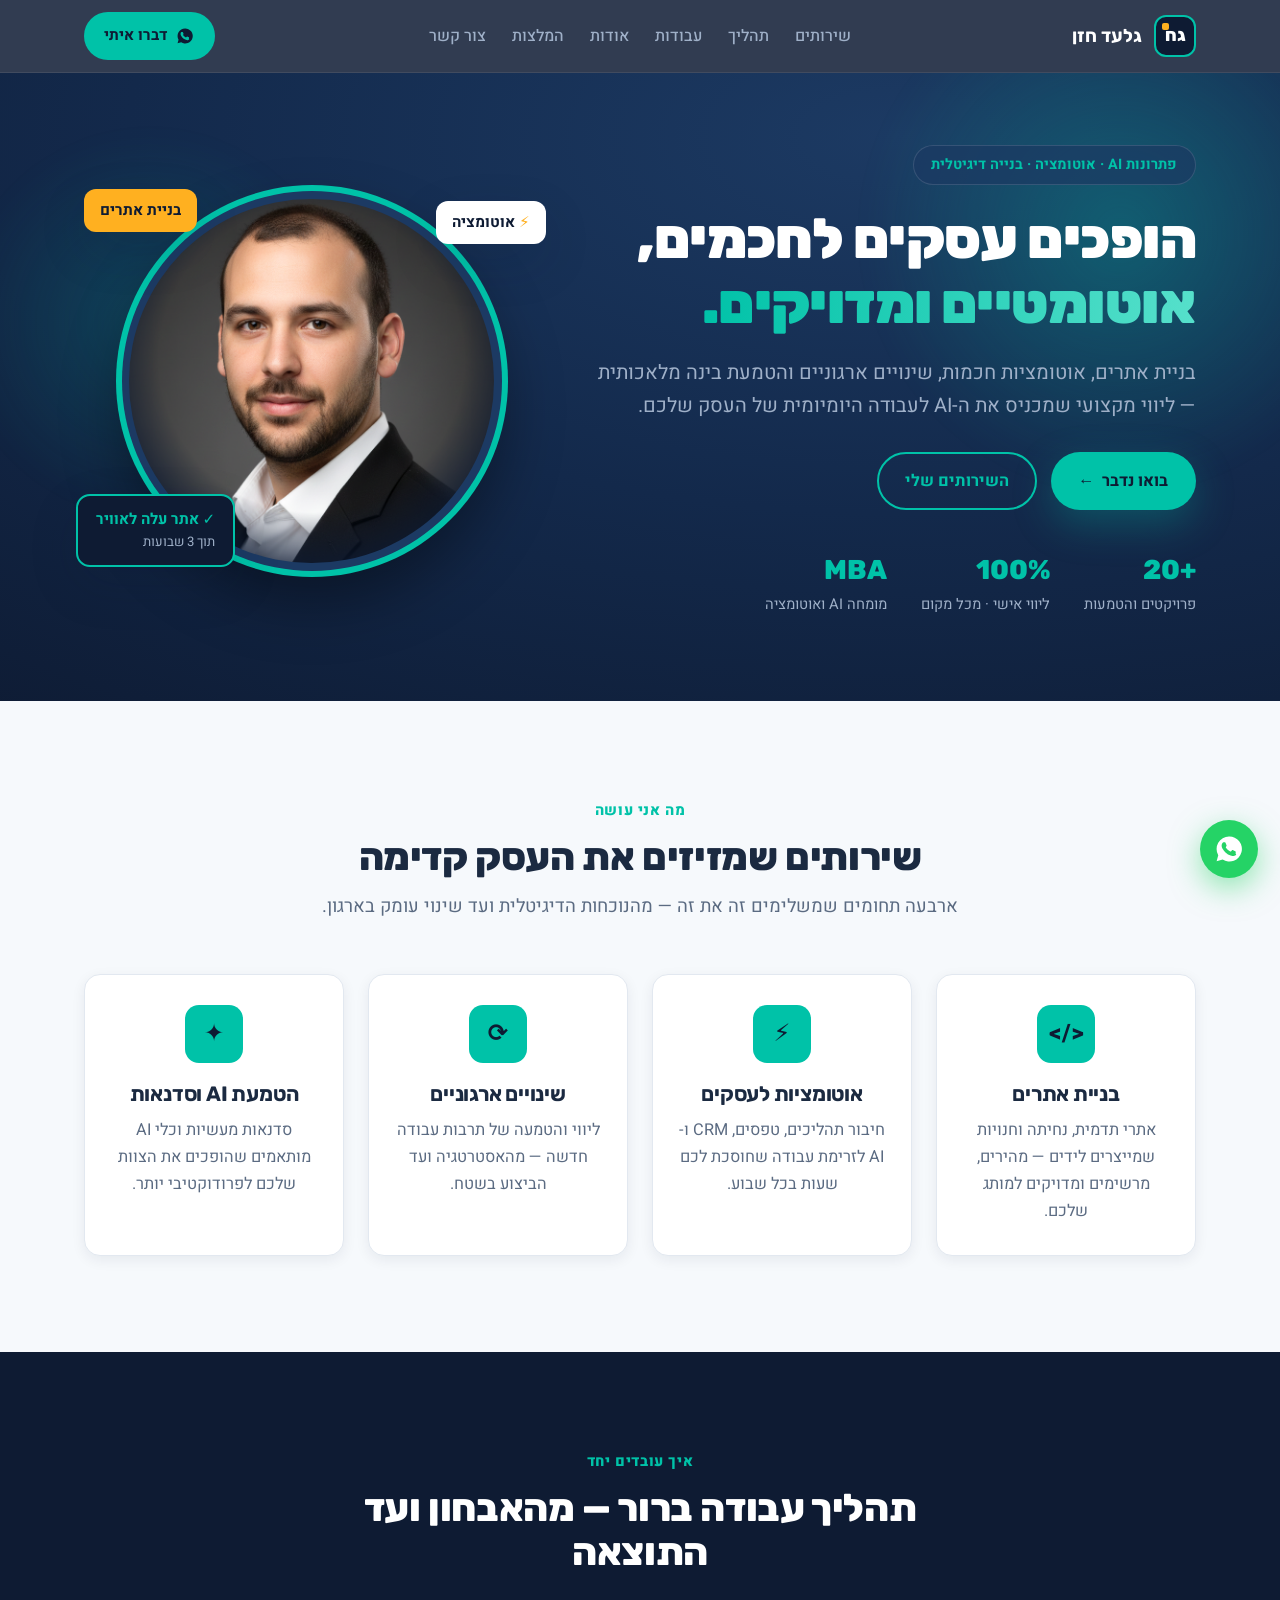
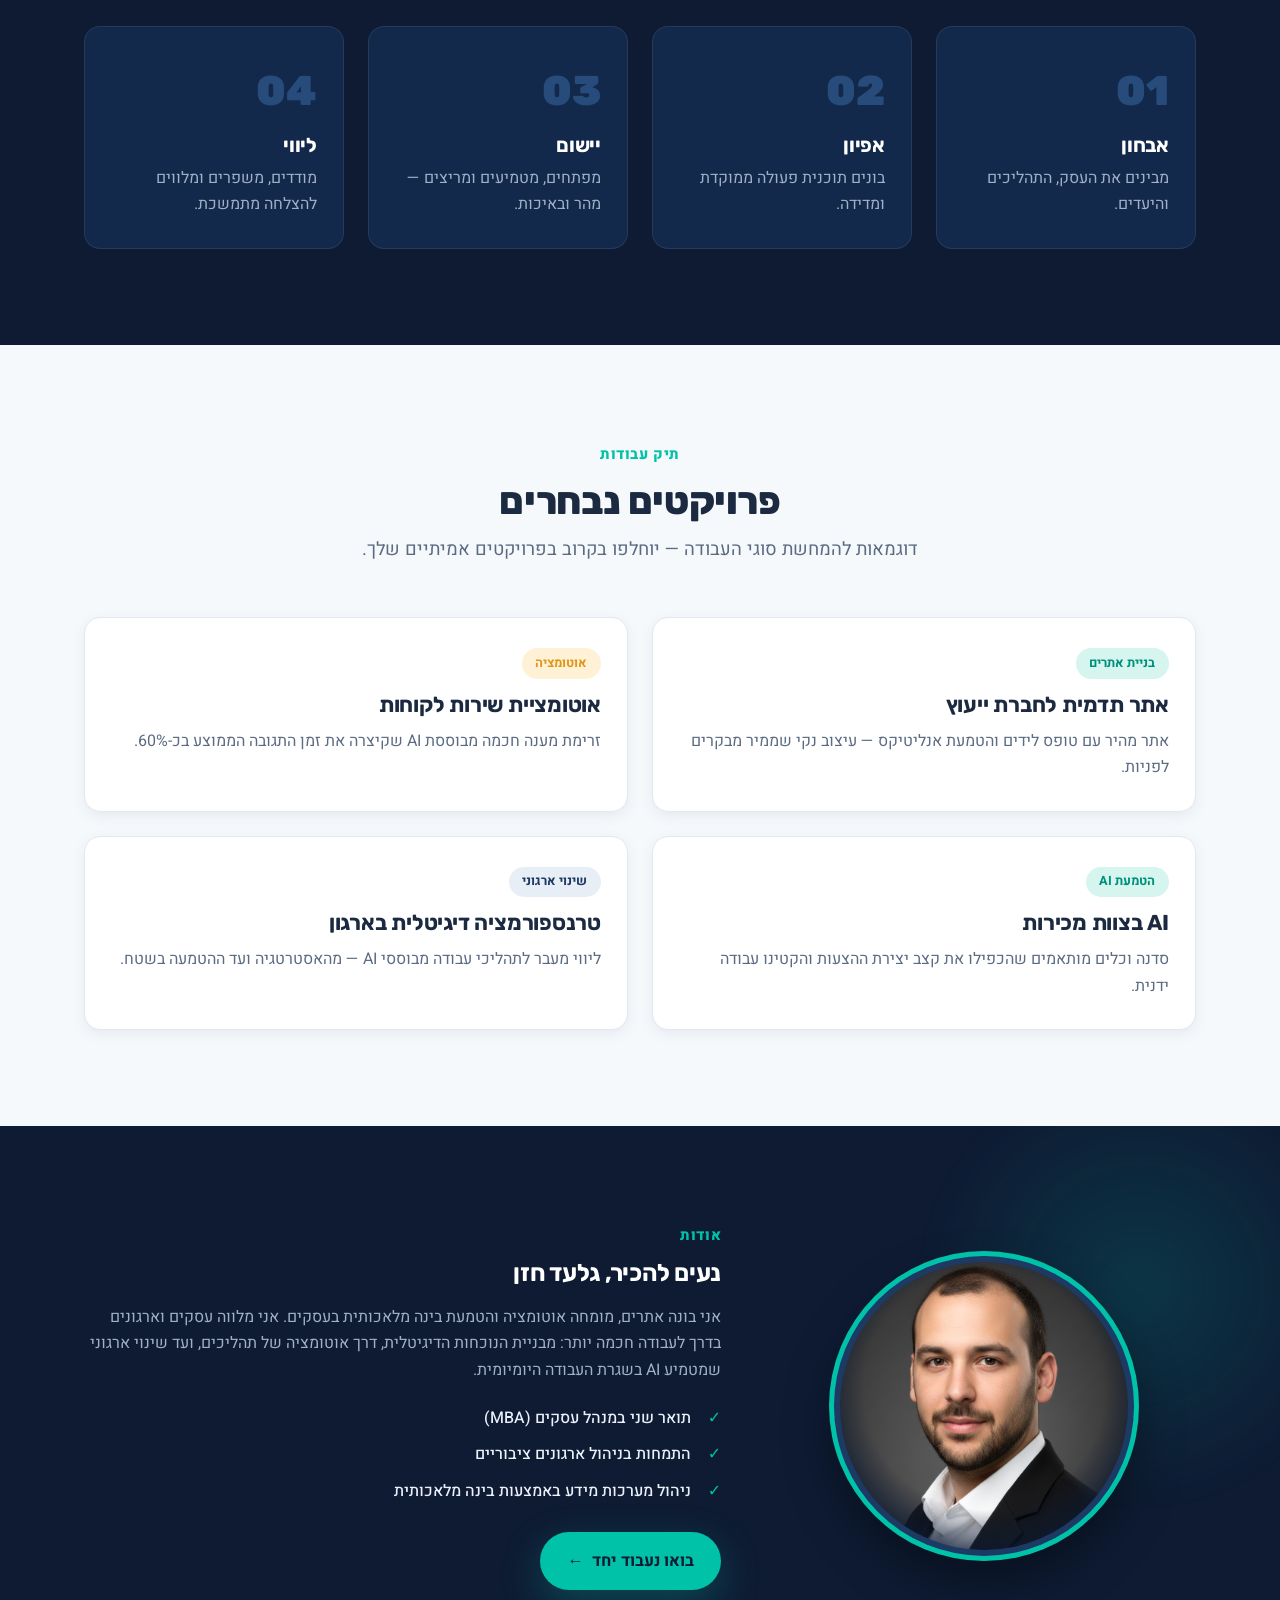
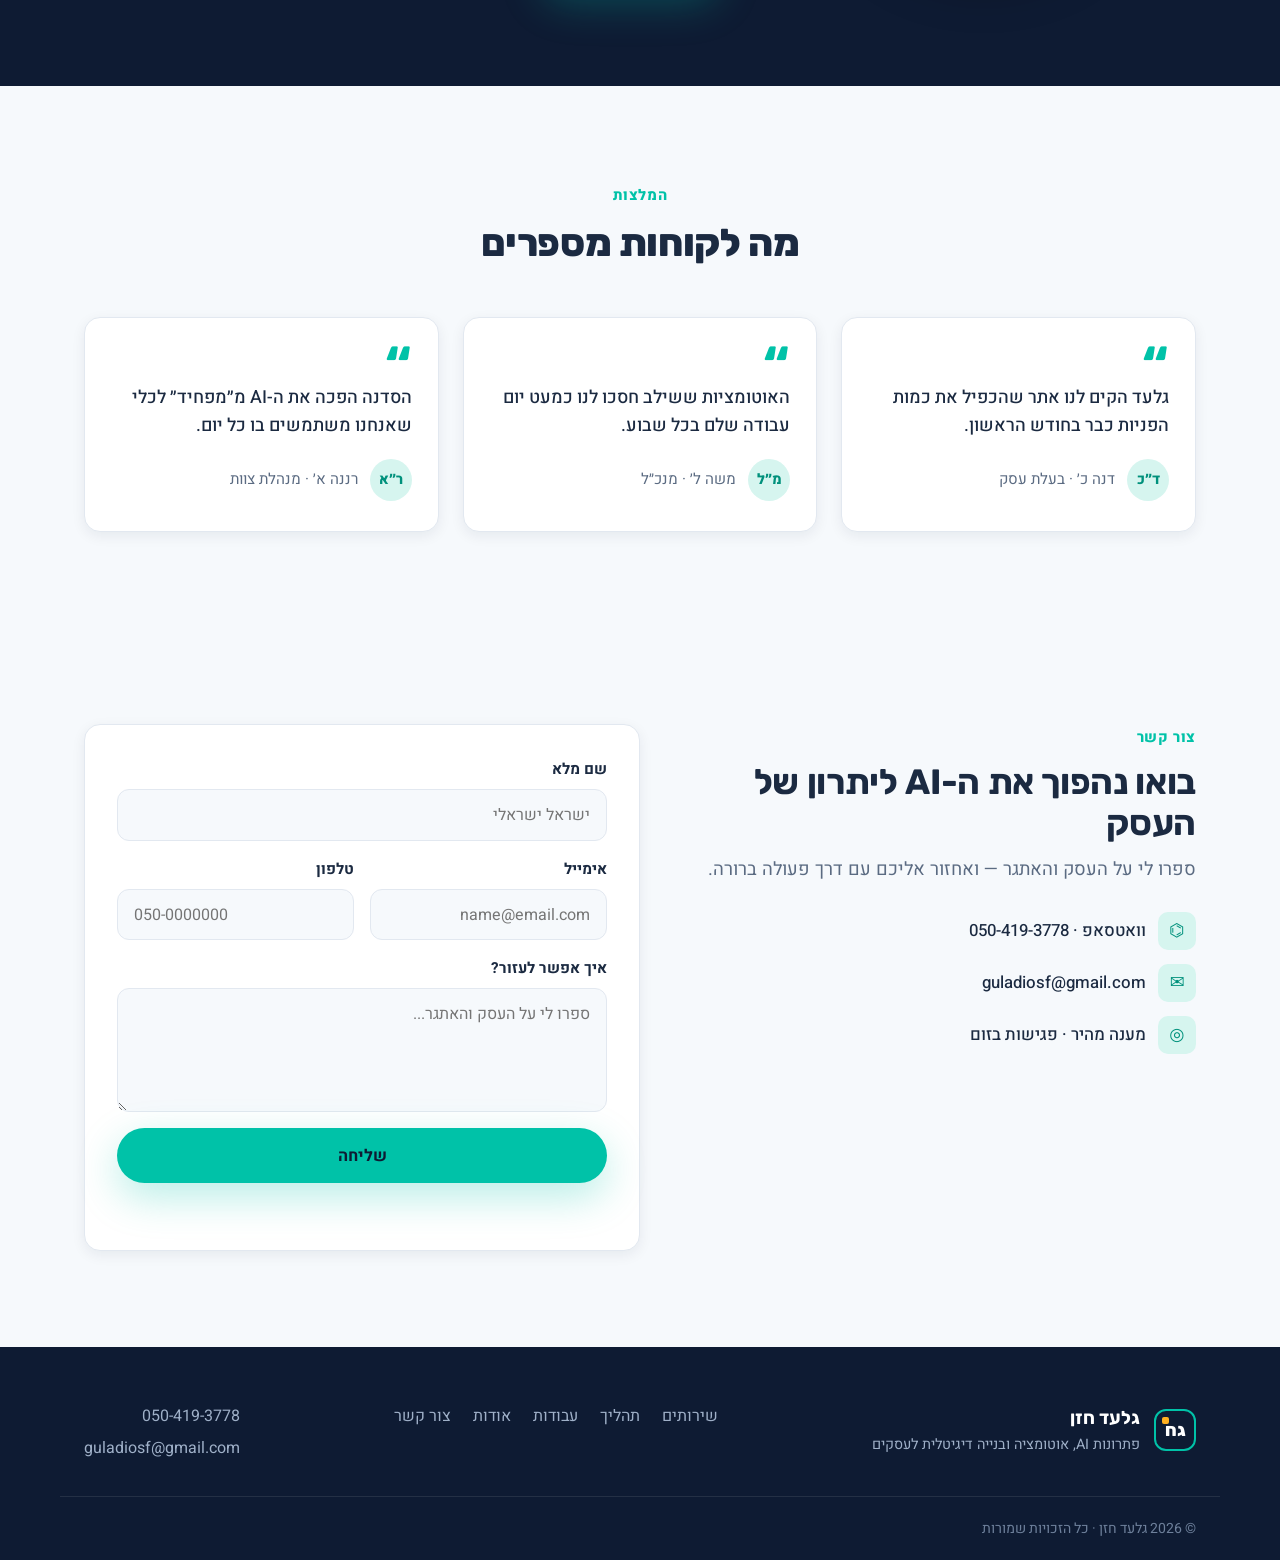
==== index.html @ 27d6cc03 "Add files via upload" ====
<!DOCTYPE html>
<html lang="he" dir="rtl">
<head>
  <meta charset="UTF-8" />
  <meta name="viewport" content="width=device-width, initial-scale=1.0" />
  <title>גלעד חזן · פתרונות AI, אוטומציה ובנייה דיגיטלית לעסקים</title>
  <meta name="description" content="גלעד חזן — בניית אתרים, אוטומציות לעסקים, שינויים ארגוניים והטמעת בינה מלאכותית. ליווי מקצועי שמכניס את ה-AI לעבודה היומיומית של העסק שלכם. ליווי אישי, מכל מקום." />
  <meta name="theme-color" content="#0E1B33" />

  <!-- Open Graph / social -->
  <meta property="og:type" content="website" />
  <meta property="og:title" content="גלעד חזן · פתרונות AI ואוטומציה לעסקים" />
  <meta property="og:description" content="בניית אתרים, אוטומציות, שינויים ארגוניים והטמעת בינה מלאכותית לעסקים." />
  <meta property="og:image" content="assets/og-image.png" />
  <meta property="og:locale" content="he_IL" />
  <meta name="twitter:card" content="summary_large_image" />

  <link rel="icon" type="image/png" sizes="32x32" href="assets/favicon-32.png" />
  <link rel="apple-touch-icon" sizes="180x180" href="assets/favicon-180.png" />

  <link rel="preconnect" href="https://fonts.googleapis.com" />
  <link rel="preconnect" href="https://fonts.gstatic.com" crossorigin />
  <link rel="stylesheet" href="https://fonts.googleapis.com/css2?family=Heebo:wght@300;400;500;700;800;900&family=Rubik:wght@500;700;800;900&display=swap" media="print" onload="this.media='all'" />
  <noscript><link rel="stylesheet" href="https://fonts.googleapis.com/css2?family=Heebo:wght@300;400;500;700;800;900&family=Rubik:wght@500;700;800;900&display=swap" /></noscript>
  <link rel="stylesheet" href="styles.css" />
</head>
<body>

  <!-- ===================== HEADER ===================== -->
  <header class="site-header" id="top">
    <div class="container header-inner">
      <a href="#hero" class="brand" aria-label="גלעד חזן — דף הבית">
        <span class="brand-mark" aria-hidden="true">גח<span class="brand-dot"></span></span>
        <span class="brand-name">גלעד חזן</span>
      </a>

      <nav class="nav" id="nav" aria-label="ניווט ראשי">
        <a href="#services">שירותים</a>
        <a href="#process">תהליך</a>
        <a href="#work">עבודות</a>
        <a href="#about">אודות</a>
        <a href="#testimonials">המלצות</a>
        <a href="#contact">צור קשר</a>
      </nav>

      <a class="btn btn-wa header-cta" href="https://wa.me/972504193778" target="_blank" rel="noopener">
        <svg viewBox="0 0 24 24" class="ic" aria-hidden="true"><path fill="currentColor" d="M12 2a10 10 0 0 0-8.6 15l-1.3 4.7 4.8-1.3A10 10 0 1 0 12 2Zm5.8 14.1c-.2.7-1.4 1.3-2 1.4-.5.1-1.1.1-1.8-.1-.4-.1-1-.3-1.7-.6-3-1.3-4.9-4.3-5-4.5-.2-.2-1.2-1.6-1.2-3 0-1.5.8-2.2 1-2.5.3-.3.6-.3.8-.3h.6c.2 0 .4 0 .7.5l.8 2c.1.2.1.4 0 .5l-.4.6c-.2.2-.3.4-.1.7.2.3.8 1.3 1.7 2 .9.7 1.6 1 1.9 1.1.2.1.4.1.6-.1l.7-.9c.2-.3.4-.2.6-.1l1.9.9c.3.1.5.2.5.4 0 .2 0 .8-.2 1.5Z"/></svg>
        דברו איתי
      </a>

      <button class="hamburger" id="hamburger" aria-label="פתיחת תפריט" aria-expanded="false">
        <span></span><span></span><span></span>
      </button>
    </div>
  </header>

  <!-- ===================== HERO ===================== -->
  <section class="hero" id="hero">
    <div class="hero-glow hero-glow-1" aria-hidden="true"></div>
    <div class="hero-glow hero-glow-2" aria-hidden="true"></div>
    <div class="container hero-inner">
      <div class="hero-text reveal">
        <span class="eyebrow">פתרונות AI · אוטומציה · בנייה דיגיטלית</span>
        <h1>הופכים עסקים לחכמים,<br /><span class="grad">אוטומטיים ומדויקים.</span></h1>
        <p class="lead">בניית אתרים, אוטומציות חכמות, שינויים ארגוניים והטמעת בינה מלאכותית — ליווי מקצועי שמכניס את ה-AI לעבודה היומיומית של העסק שלכם.</p>
        <div class="hero-cta">
          <a class="btn btn-primary" href="#contact">בואו נדבר <span aria-hidden="true">←</span></a>
          <a class="btn btn-ghost" href="#services">השירותים שלי</a>
        </div>
        <div class="hero-stats">
          <div class="stat"><span class="stat-num">+20</span><span class="stat-label">פרויקטים והטמעות</span></div>
          <div class="stat"><span class="stat-num">100%</span><span class="stat-label">ליווי אישי · מכל מקום</span></div>
          <div class="stat"><span class="stat-num">MBA</span><span class="stat-label">מומחה AI ואוטומציה</span></div>
        </div>
      </div>

      <div class="hero-portrait reveal">
        <div class="portrait-ring">
          <img src="assets/gilad-portrait.png" alt="גלעד חזן" width="380" height="380" />
        </div>
        <span class="float-chip chip-auto"><b>⚡</b> אוטומציה</span>
        <span class="float-chip chip-web">בניית אתרים</span>
        <div class="float-card">
          <span class="fc-title">✓ אתר עלה לאוויר</span>
          <span class="fc-sub">תוך 3 שבועות</span>
        </div>
      </div>
    </div>
  </section>

  <!-- ===================== SERVICES ===================== -->
  <section class="section section-light" id="services">
    <div class="container">
      <div class="section-head reveal">
        <span class="kicker">מה אני עושה</span>
        <h2>שירותים שמזיזים את העסק קדימה</h2>
        <p class="section-sub">ארבעה תחומים שמשלימים זה את זה — מהנוכחות הדיגיטלית ועד שינוי עומק בארגון.</p>
      </div>
      <div class="grid grid-4">
        <article class="card svc reveal">
          <span class="svc-ic" aria-hidden="true">&lt;/&gt;</span>
          <h3>בניית אתרים</h3>
          <p>אתרי תדמית, נחיתה וחנויות שמייצרים לידים — מהירים, מרשימים ומדויקים למותג שלכם.</p>
        </article>
        <article class="card svc reveal">
          <span class="svc-ic" aria-hidden="true">⚡</span>
          <h3>אוטומציות לעסקים</h3>
          <p>חיבור תהליכים, טפסים, CRM ו-AI לזרימת עבודה שחוסכת לכם שעות בכל שבוע.</p>
        </article>
        <article class="card svc reveal">
          <span class="svc-ic" aria-hidden="true">⟳</span>
          <h3>שינויים ארגוניים</h3>
          <p>ליווי והטמעה של תרבות עבודה חדשה — מהאסטרטגיה ועד הביצוע בשטח.</p>
        </article>
        <article class="card svc reveal">
          <span class="svc-ic" aria-hidden="true">✦</span>
          <h3>הטמעת AI וסדנאות</h3>
          <p>סדנאות מעשיות וכלי AI מותאמים שהופכים את הצוות שלכם לפרודוקטיבי יותר.</p>
        </article>
      </div>
    </div>
  </section>

  <!-- ===================== PROCESS ===================== -->
  <section class="section section-navy" id="process">
    <div class="container">
      <div class="section-head reveal">
        <span class="kicker">איך עובדים יחד</span>
        <h2 class="on-dark">תהליך עבודה ברור — מהאבחון ועד התוצאה</h2>
      </div>
      <div class="grid grid-4 steps">
        <div class="step reveal"><span class="step-num">01</span><h3 class="on-dark">אבחון</h3><p class="on-dark-sub">מבינים את העסק, התהליכים והיעדים.</p></div>
        <div class="step reveal"><span class="step-num">02</span><h3 class="on-dark">אפיון</h3><p class="on-dark-sub">בונים תוכנית פעולה ממוקדת ומדידה.</p></div>
        <div class="step reveal"><span class="step-num">03</span><h3 class="on-dark">יישום</h3><p class="on-dark-sub">מפתחים, מטמיעים ומריצים — מהר ובאיכות.</p></div>
        <div class="step reveal"><span class="step-num">04</span><h3 class="on-dark">ליווי</h3><p class="on-dark-sub">מודדים, משפרים ומלווים להצלחה מתמשכת.</p></div>
      </div>
    </div>
  </section>

  <!-- ===================== WORK / PORTFOLIO ===================== -->
  <section class="section section-light" id="work">
    <div class="container">
      <div class="section-head reveal">
        <span class="kicker">תיק עבודות</span>
        <h2>פרויקטים נבחרים</h2>
        <p class="section-sub">דוגמאות להמחשת סוגי העבודה — יוחלפו בקרוב בפרויקטים אמיתיים שלך.</p>
      </div>
      <div class="grid grid-2 work-grid">
        <article class="card work reveal">
          <span class="tag tag-teal">בניית אתרים</span>
          <h3>אתר תדמית לחברת ייעוץ</h3>
          <p>אתר מהיר עם טופס לידים והטמעת אנליטיקס — עיצוב נקי שממיר מבקרים לפניות.</p>
        </article>
        <article class="card work reveal">
          <span class="tag tag-amber">אוטומציה</span>
          <h3>אוטומציית שירות לקוחות</h3>
          <p>זרימת מענה חכמה מבוססת AI שקיצרה את זמן התגובה הממוצע בכ-60%.</p>
        </article>
        <article class="card work reveal">
          <span class="tag tag-teal">הטמעת AI</span>
          <h3>AI בצוות מכירות</h3>
          <p>סדנה וכלים מותאמים שהכפילו את קצב יצירת ההצעות והקטינו עבודה ידנית.</p>
        </article>
        <article class="card work reveal">
          <span class="tag tag-navy">שינוי ארגוני</span>
          <h3>טרנספורמציה דיגיטלית בארגון</h3>
          <p>ליווי מעבר לתהליכי עבודה מבוססי AI — מהאסטרטגיה ועד ההטמעה בשטח.</p>
        </article>
      </div>
    </div>
  </section>

  <!-- ===================== ABOUT ===================== -->
  <section class="section section-navy about" id="about">
    <div class="hero-glow about-glow" aria-hidden="true"></div>
    <div class="container about-inner">
      <div class="about-portrait reveal">
        <div class="portrait-ring sm"><img src="assets/gilad-portrait.png" alt="גלעד חזן" width="300" height="300" /></div>
      </div>
      <div class="about-text reveal">
        <span class="kicker">אודות</span>
        <h2 class="on-dark">נעים להכיר, גלעד חזן</h2>
        <p class="on-dark-sub">אני בונה אתרים, מומחה אוטומציה והטמעת בינה מלאכותית בעסקים. אני מלווה עסקים וארגונים בדרך לעבודה חכמה יותר: מבניית הנוכחות הדיגיטלית, דרך אוטומציה של תהליכים, ועד שינוי ארגוני שמטמיע AI בשגרת העבודה היומיומית.</p>
        <ul class="cred">
          <li>תואר שני במנהל עסקים (MBA)</li>
          <li>התמחות בניהול ארגונים ציבוריים</li>
          <li>ניהול מערכות מידע באמצעות בינה מלאכותית</li>
        </ul>
        <a class="btn btn-primary" href="#contact">בואו נעבוד יחד <span aria-hidden="true">←</span></a>
      </div>
    </div>
  </section>

  <!-- ===================== TESTIMONIALS ===================== -->
  <section class="section section-light" id="testimonials">
    <div class="container">
      <div class="section-head reveal">
        <span class="kicker">המלצות</span>
        <h2>מה לקוחות מספרים</h2>
      </div>
      <div class="grid grid-3">
        <figure class="card quote reveal">
          <blockquote>גלעד הקים לנו אתר שהכפיל את כמות הפניות כבר בחודש הראשון.</blockquote>
          <figcaption><span class="av">ד״כ</span><span>דנה כ׳ · בעלת עסק</span></figcaption>
        </figure>
        <figure class="card quote reveal">
          <blockquote>האוטומציות ששילב חסכו לנו כמעט יום עבודה שלם בכל שבוע.</blockquote>
          <figcaption><span class="av">מ״ל</span><span>משה ל׳ · מנכ״ל</span></figcaption>
        </figure>
        <figure class="card quote reveal">
          <blockquote>הסדנה הפכה את ה-AI מ״מפחיד״ לכלי שאנחנו משתמשים בו כל יום.</blockquote>
          <figcaption><span class="av">ר״א</span><span>רננה א׳ · מנהלת צוות</span></figcaption>
        </figure>
      </div>
    </div>
  </section>

  <!-- ===================== CONTACT ===================== -->
  <section class="section section-light contact" id="contact">
    <div class="container contact-inner">
      <div class="contact-text reveal">
        <span class="kicker">צור קשר</span>
        <h2>בואו נהפוך את ה-AI ליתרון של העסק</h2>
        <p class="section-sub">ספרו לי על העסק והאתגר — ואחזור אליכם עם דרך פעולה ברורה.</p>
        <ul class="contact-list">
          <li><a href="https://wa.me/972504193778" target="_blank" rel="noopener"><span class="ci">⌬</span> וואטסאפ · 050-419-3778</a></li>
          <li><a href="mailto:guladiosf@gmail.com"><span class="ci">✉</span> guladiosf@gmail.com</a></li>
          <li><span class="ci">◎</span> מענה מהיר · פגישות בזום</li>
        </ul>
      </div>

      <form class="contact-form card reveal" id="contactForm">
        <div class="field">
          <label for="name">שם מלא</label>
          <input type="text" id="name" name="name" required placeholder="ישראל ישראלי" />
        </div>
        <div class="field-row">
          <div class="field">
            <label for="email">אימייל</label>
            <input type="email" id="email" name="email" required placeholder="name@email.com" />
          </div>
          <div class="field">
            <label for="phone">טלפון</label>
            <input type="tel" id="phone" name="phone" placeholder="050-0000000" />
          </div>
        </div>
        <div class="field">
          <label for="message">איך אפשר לעזור?</label>
          <textarea id="message" name="message" rows="4" required placeholder="ספרו לי על העסק והאתגר..."></textarea>
        </div>
        <button type="submit" class="btn btn-primary btn-block" id="submitBtn">שליחה</button>
        <p class="form-status" id="formStatus" role="status" aria-live="polite"></p>
      </form>
    </div>
  </section>

  <!-- ===================== FOOTER ===================== -->
  <footer class="site-footer">
    <div class="container footer-inner">
      <div class="footer-brand">
        <span class="brand-mark" aria-hidden="true">גח<span class="brand-dot"></span></span>
        <div>
          <span class="brand-name">גלעד חזן</span>
          <span class="footer-tag">פתרונות AI, אוטומציה ובנייה דיגיטלית לעסקים</span>
        </div>
      </div>
      <nav class="footer-nav" aria-label="ניווט תחתון">
        <a href="#services">שירותים</a>
        <a href="#process">תהליך</a>
        <a href="#work">עבודות</a>
        <a href="#about">אודות</a>
        <a href="#contact">צור קשר</a>
      </nav>
      <div class="footer-contact">
        <a href="https://wa.me/972504193778" target="_blank" rel="noopener">050-419-3778</a>
        <a href="mailto:guladiosf@gmail.com">guladiosf@gmail.com</a>
      </div>
    </div>
    <div class="container footer-bottom">
      <span>© <span id="year"></span> גלעד חזן · כל הזכויות שמורות</span>
    </div>
  </footer>

  <!-- Floating WhatsApp -->
  <a class="wa-float" href="https://wa.me/972504193778" target="_blank" rel="noopener" aria-label="וואטסאפ">
    <svg viewBox="0 0 24 24" aria-hidden="true"><path fill="currentColor" d="M12 2a10 10 0 0 0-8.6 15l-1.3 4.7 4.8-1.3A10 10 0 1 0 12 2Zm5.8 14.1c-.2.7-1.4 1.3-2 1.4-.5.1-1.1.1-1.8-.1-.4-.1-1-.3-1.7-.6-3-1.3-4.9-4.3-5-4.5-.2-.2-1.2-1.6-1.2-3 0-1.5.8-2.2 1-2.5.3-.3.6-.3.8-.3h.6c.2 0 .4 0 .7.5l.8 2c.1.2.1.4 0 .5l-.4.6c-.2.2-.3.4-.1.7.2.3.8 1.3 1.7 2 .9.7 1.6 1 1.9 1.1.2.1.4.1.6-.1l.7-.9c.2-.3.4-.2.6-.1l1.9.9c.3.1.5.2.5.4 0 .2 0 .8-.2 1.5Z"/></svg>
  </a>

  <script src="script.js"></script>
</body>
</html>
---- styles.css ----
/* ===================== Brand tokens ===================== */
:root{
  --navy-900:#0E1B33; --navy-800:#13294B; --navy-700:#1C3A63; --navy-600:#274B7A;
  --teal:#00C2A8; --teal-dk:#00917C; --teal-soft:#D6F5EF;
  --amber:#FFB020; --amber-dk:#E0961A;
  --ink:#1B2A41; --sub:#5B6B82; --faint:#94A3B8; --line:#E2E8F0;
  --surface:#F6F9FC; --white:#FFFFFF;
  --on-navy:#EAF1FB; --on-navy-sub:#9FB0C8;
  --maxw:1160px; --radius:16px; --pad:96px;
  --shadow-sm:0 4px 14px rgba(14,27,51,.07);
  --shadow-md:0 18px 50px rgba(14,27,51,.14);
  --shadow-teal:0 14px 40px rgba(0,194,168,.28);
}
*{box-sizing:border-box;margin:0;padding:0}
html{scroll-behavior:smooth;scroll-padding-top:84px}
body{
  font-family:"Heebo",system-ui,Arial,sans-serif;
  color:var(--ink);background:var(--white);line-height:1.65;
  -webkit-font-smoothing:antialiased;overflow-x:hidden;
}
.container{max-width:var(--maxw);margin-inline:auto;padding-inline:24px}
h1,h2,h3{font-family:"Rubik","Heebo",sans-serif;line-height:1.15;letter-spacing:-.01em}
a{color:inherit;text-decoration:none}
img{max-width:100%;display:block}

/* ===================== Buttons ===================== */
.btn{
  display:inline-flex;align-items:center;gap:8px;justify-content:center;
  font-family:"Heebo",sans-serif;font-weight:700;font-size:1.02rem;
  padding:.85rem 1.6rem;border-radius:999px;border:2px solid transparent;
  cursor:pointer;transition:transform .15s ease,box-shadow .2s ease,background .2s ease,color .2s ease;
}
.btn:active{transform:scale(.97)}
.btn-primary{background:var(--teal);color:var(--navy-900);box-shadow:var(--shadow-teal)}
.btn-primary:hover{background:#00d9bb;transform:translateY(-2px)}
.btn-ghost{border-color:var(--teal);color:var(--teal)}
.btn-ghost:hover{background:rgba(0,194,168,.10)}
.btn-block{width:100%}
.btn-wa{background:var(--teal);color:var(--navy-900);padding:.6rem 1.15rem;font-size:.95rem}
.btn-wa:hover{background:#00d9bb}
.btn-wa .ic{width:18px;height:18px}

/* ===================== Header ===================== */
.site-header{
  position:sticky;top:0;z-index:50;background:rgba(14,27,51,.85);
  backdrop-filter:blur(12px);border-bottom:1px solid rgba(255,255,255,.08);
  transition:background .3s ease,box-shadow .3s ease;
}
.site-header.scrolled{background:rgba(14,27,51,.97);box-shadow:0 8px 30px rgba(0,0,0,.25)}
.header-inner{display:flex;align-items:center;justify-content:space-between;gap:20px;height:72px;position:relative}
.brand{display:flex;align-items:center;gap:12px}
.brand-mark{
  position:relative;display:grid;place-items:center;width:42px;height:42px;border-radius:12px;
  background:var(--navy-900);border:2.5px solid var(--teal);color:#fff;font-weight:800;
  font-family:"Rubik",sans-serif;font-size:1.1rem;flex:none;
}
.brand-dot{position:absolute;top:6px;left:6px;width:7px;height:7px;border-radius:2px;background:var(--amber)}
.brand-name{color:#fff;font-weight:700;font-family:"Rubik",sans-serif;font-size:1.15rem}
.nav{display:flex;gap:26px;position:absolute;left:50%;top:50%;transform:translate(-50%,-50%)}
.nav a{color:var(--on-navy-sub);font-weight:500;font-size:1rem;position:relative;padding:4px 0;transition:color .2s}
.nav a::after{content:"";position:absolute;inset-inline:0;bottom:-2px;height:2px;background:var(--teal);transform:scaleX(0);transition:transform .2s}
.nav a:hover{color:#fff}.nav a:hover::after{transform:scaleX(1)}
.hamburger{display:none;flex-direction:column;gap:5px;background:none;border:0;cursor:pointer;padding:8px}
.hamburger span{width:24px;height:2px;background:#fff;border-radius:2px;transition:.25s}
.hamburger.open span:nth-child(1){transform:translateY(7px) rotate(45deg)}
.hamburger.open span:nth-child(2){opacity:0}
.hamburger.open span:nth-child(3){transform:translateY(-7px) rotate(-45deg)}

/* ===================== Hero ===================== */
.hero{position:relative;background:radial-gradient(120% 120% at 70% 10%,var(--navy-700),var(--navy-800) 50%,var(--navy-900));overflow:hidden}
.hero-glow{position:absolute;border-radius:50%;filter:blur(10px);pointer-events:none}
.hero-glow-1{width:560px;height:560px;background:radial-gradient(circle,rgba(0,194,168,.30),transparent 65%);top:-120px;inset-inline-start:-120px}
.hero-glow-2{width:420px;height:420px;background:radial-gradient(circle,rgba(0,194,168,.18),transparent 65%);top:40px;inset-inline-end:-60px}
.hero-inner{position:relative;display:grid;grid-template-columns:1.15fr .85fr;gap:40px;align-items:center;padding:72px 24px 84px}
.eyebrow{display:inline-block;background:rgba(28,58,99,.7);border:1px solid rgba(255,255,255,.12);color:var(--teal);font-weight:700;font-size:.9rem;padding:.45rem 1.1rem;border-radius:999px;margin-bottom:22px}
.hero-text h1{color:#fff;font-size:3.5rem;font-weight:900;margin-bottom:20px}
.grad{background:linear-gradient(90deg,var(--teal),#56e0cb);-webkit-background-clip:text;background-clip:text;color:transparent}
.lead{color:var(--on-navy-sub);font-size:1.25rem;max-width:33em;margin-bottom:30px}
.hero-cta{display:flex;gap:14px;flex-wrap:wrap;margin-bottom:38px}
.hero-stats{display:flex;gap:34px;flex-wrap:wrap}
.stat{display:flex;flex-direction:column}
.stat-num{font-family:"Rubik",sans-serif;font-weight:800;font-size:1.7rem;color:var(--teal)}
.stat-label{color:var(--on-navy-sub);font-size:.92rem}

.hero-portrait{position:relative;display:grid;place-items:center;min-height:420px}
.portrait-ring{position:relative;width:380px;height:380px;border-radius:50%;background:var(--navy-700);
  display:grid;place-items:center;box-shadow:0 0 0 6px var(--teal),0 30px 60px rgba(0,0,0,.4)}
.portrait-ring img{width:96%;height:96%;border-radius:50%;object-fit:cover}
.portrait-ring.sm{width:300px;height:300px;box-shadow:0 0 0 5px var(--teal),0 24px 50px rgba(0,0,0,.4)}
.float-chip{position:absolute;font-weight:700;font-size:.95rem;padding:.55rem 1rem;border-radius:12px;box-shadow:var(--shadow-md)}
.float-chip b{color:var(--amber)}
.chip-auto{background:#fff;color:var(--navy-900);top:30px;inset-inline-start:-6px}
.chip-web{background:var(--amber);color:var(--navy-900);top:18px;inset-inline-end:0}
.float-card{position:absolute;bottom:24px;inset-inline-end:-8px;background:var(--navy-900);border:2px solid var(--teal);
  border-radius:14px;padding:.7rem 1.1rem;display:flex;flex-direction:column;box-shadow:var(--shadow-md)}
.fc-title{color:var(--teal);font-weight:700;font-size:.95rem}
.fc-sub{color:var(--on-navy-sub);font-size:.82rem}

/* ===================== Sections ===================== */
.section{padding:var(--pad) 0}
.section-light{background:var(--surface)}
.section-navy{position:relative;background:var(--navy-900);overflow:hidden}
.section-head{text-align:center;max-width:42em;margin:0 auto 52px}
.kicker{display:inline-block;color:var(--teal);font-weight:800;font-size:.92rem;letter-spacing:.04em;margin-bottom:12px}
.section-head h2{font-size:2.4rem;font-weight:800;color:var(--ink)}
.section-head h2.on-dark{color:#fff}
.section-sub{color:var(--sub);font-size:1.15rem;margin-top:12px}
.on-dark{color:#fff}.on-dark-sub{color:var(--on-navy-sub)}

.grid{display:grid;gap:24px}
.grid-2{grid-template-columns:repeat(2,1fr)}
.grid-3{grid-template-columns:repeat(3,1fr)}
.grid-4{grid-template-columns:repeat(4,1fr)}

.card{background:#fff;border:1px solid var(--line);border-radius:var(--radius);padding:30px 26px;box-shadow:var(--shadow-sm);transition:transform .2s ease,box-shadow .2s ease}
.card:hover{transform:translateY(-5px);box-shadow:var(--shadow-md)}

/* Services */
.svc-ic{display:grid;place-items:center;width:58px;height:58px;border-radius:14px;background:var(--teal);
  color:var(--navy-900);font-size:1.5rem;font-weight:800;margin:0 auto 20px}
.svc{text-align:center}
.svc h3{font-size:1.3rem;margin-bottom:10px;color:var(--ink)}
.svc p{color:var(--sub);font-size:1.02rem}

/* Process steps */
.steps .step{background:var(--navy-800);border:1px solid rgba(255,255,255,.08);border-radius:var(--radius);padding:30px 26px;position:relative;transition:transform .2s,border-color .2s}
.steps .step:hover{transform:translateY(-5px);border-color:var(--teal)}
.step-num{font-family:"Rubik",sans-serif;font-weight:900;font-size:2.6rem;color:var(--navy-600);display:block;margin-bottom:8px}
.step h3{font-size:1.25rem;margin-bottom:8px}

/* Work */
.work-grid{gap:24px}
.work h3{font-size:1.35rem;margin:14px 0 10px;color:var(--ink)}
.work p{color:var(--sub)}
.tag{display:inline-block;font-weight:700;font-size:.8rem;padding:.3rem .85rem;border-radius:999px}
.tag-teal{background:var(--teal-soft);color:var(--teal-dk)}
.tag-amber{background:#FFF1D6;color:var(--amber-dk)}
.tag-navy{background:#E8EEF6;color:var(--navy-700)}

/* About */
.about-inner{display:grid;grid-template-columns:.8fr 1.2fr;gap:50px;align-items:center;position:relative;z-index:2}
.about-glow{width:480px;height:480px;background:radial-gradient(circle,rgba(0,194,168,.16),transparent 65%);top:-80px;inset-inline-start:-100px}
.about-portrait{display:grid;place-items:center}
.about-text h2{margin-bottom:16px}
.cred{list-style:none;display:flex;flex-direction:column;gap:10px;margin:22px 0 28px}
.cred li{color:var(--on-navy);font-weight:500;padding-inline-start:30px;position:relative}
.cred li::before{content:"✓";position:absolute;inset-inline-start:0;color:var(--teal);font-weight:800}

/* Testimonials */
.quote{display:flex;flex-direction:column;gap:18px}
.quote blockquote{font-size:1.12rem;color:var(--ink);font-weight:500;line-height:1.6}
.quote blockquote::before{content:"\201C";display:block;color:var(--teal);font-family:"Rubik",Georgia,serif;font-weight:700;font-size:3.4rem;line-height:.7;height:30px;margin-bottom:6px}
.quote figcaption{display:flex;align-items:center;gap:12px;color:var(--sub);font-size:.95rem}
.av{display:grid;place-items:center;width:42px;height:42px;border-radius:50%;background:var(--teal-soft);color:var(--teal-dk);font-weight:800;font-size:.9rem;flex:none}

/* Contact */
.contact-inner{display:grid;grid-template-columns:1fr 1.1fr;gap:50px;align-items:start}
.contact-text h2{font-size:2.2rem;color:var(--ink);margin-bottom:10px}
.contact-list{list-style:none;margin-top:26px;display:flex;flex-direction:column;gap:14px}
.contact-list a,.contact-list li{display:flex;align-items:center;gap:12px;color:var(--ink);font-weight:500;font-size:1.05rem}
.contact-list a:hover{color:var(--teal-dk)}
.ci{display:grid;place-items:center;width:38px;height:38px;border-radius:10px;background:var(--teal-soft);color:var(--teal-dk);font-size:1.1rem;flex:none}
.contact-form{display:flex;flex-direction:column;gap:16px;padding:32px}
.field{display:flex;flex-direction:column;gap:7px}
.field-row{display:grid;grid-template-columns:1fr 1fr;gap:16px}
.field label{font-weight:700;font-size:.95rem;color:var(--ink)}
.field input,.field textarea{
  font-family:"Heebo",sans-serif;font-size:1rem;color:var(--ink);background:var(--surface);
  border:1.5px solid var(--line);border-radius:12px;padding:.8rem 1rem;transition:border-color .2s,box-shadow .2s;
}
.field input:focus,.field textarea:focus{outline:none;border-color:var(--teal);box-shadow:0 0 0 3px rgba(0,194,168,.18)}
.field textarea{resize:vertical}
.form-status{font-weight:700;font-size:.98rem;min-height:1.2em;text-align:center}
.form-status.ok{color:var(--teal-dk)}.form-status.err{color:#C0392B}

/* Footer */
.site-footer{background:var(--navy-900);color:var(--on-navy-sub);padding-top:56px}
.footer-inner{display:flex;flex-wrap:wrap;gap:30px;justify-content:space-between;align-items:flex-start;padding-bottom:34px;border-bottom:1px solid rgba(255,255,255,.09)}
.footer-brand{display:flex;align-items:center;gap:14px}
.footer-tag{display:block;font-size:.9rem;color:var(--on-navy-sub);max-width:22em}
.footer-nav{display:flex;gap:22px;flex-wrap:wrap}
.footer-nav a:hover,.footer-contact a:hover{color:var(--teal)}
.footer-contact{display:flex;flex-direction:column;gap:6px}
.footer-bottom{padding:20px 24px;font-size:.88rem;color:#6E809B}

/* Floating WhatsApp */
.wa-float{position:fixed;bottom:22px;inset-inline-start:22px;z-index:60;width:58px;height:58px;border-radius:50%;
  background:#25D366;color:#fff;display:grid;place-items:center;box-shadow:0 10px 30px rgba(37,211,102,.5);transition:transform .2s}
.wa-float:hover{transform:scale(1.08)}
.wa-float svg{width:30px;height:30px}

/* Reveal animation — content is visible by default; only hidden when JS is active
   (progressive enhancement), so the page never depends on JS to show content. */
.reveal{opacity:1;transform:none;transition:opacity .7s ease,transform .7s ease}
html.js .reveal{opacity:0;transform:translateY(26px)}
html.js .reveal.in{opacity:1;transform:none}
@media(prefers-reduced-motion:reduce){html.js .reveal{opacity:1;transform:none}}

/* ===================== Responsive ===================== */
@media(max-width:980px){
  :root{--pad:68px}
  .hero-text h1{font-size:2.8rem}
  .hero-inner{grid-template-columns:1fr;gap:10px;padding-top:48px}
  .hero-portrait{order:-1;min-height:340px}
  .portrait-ring{width:300px;height:300px}
  .grid-4{grid-template-columns:repeat(2,1fr)}
  .about-inner{grid-template-columns:1fr;gap:30px;text-align:center}
  .about-portrait{order:-1}.cred{align-items:center}.cred li{text-align:start}
  .contact-inner{grid-template-columns:1fr;gap:34px}
}
@media(max-width:640px){
  .nav{position:fixed;inset:72px 0 auto 0;flex-direction:column;gap:0;background:var(--navy-900);
    border-bottom:1px solid rgba(255,255,255,.1);padding:8px 24px 18px;margin:0;
    transform:translateY(-130%);transition:transform .3s ease;box-shadow:0 20px 40px rgba(0,0,0,.4)}
  .nav.open{transform:none}
  .nav a{padding:14px 0;border-bottom:1px solid rgba(255,255,255,.06);font-size:1.1rem}
  .hamburger{display:flex}
  .header-cta{display:none}
  .hero-text h1{font-size:2.3rem}
  .lead{font-size:1.1rem}
  .grid-2,.grid-3,.grid-4{grid-template-columns:1fr}
  .field-row{grid-template-columns:1fr}
  .section-head h2{font-size:1.9rem}
  .hero-stats{gap:22px}
}
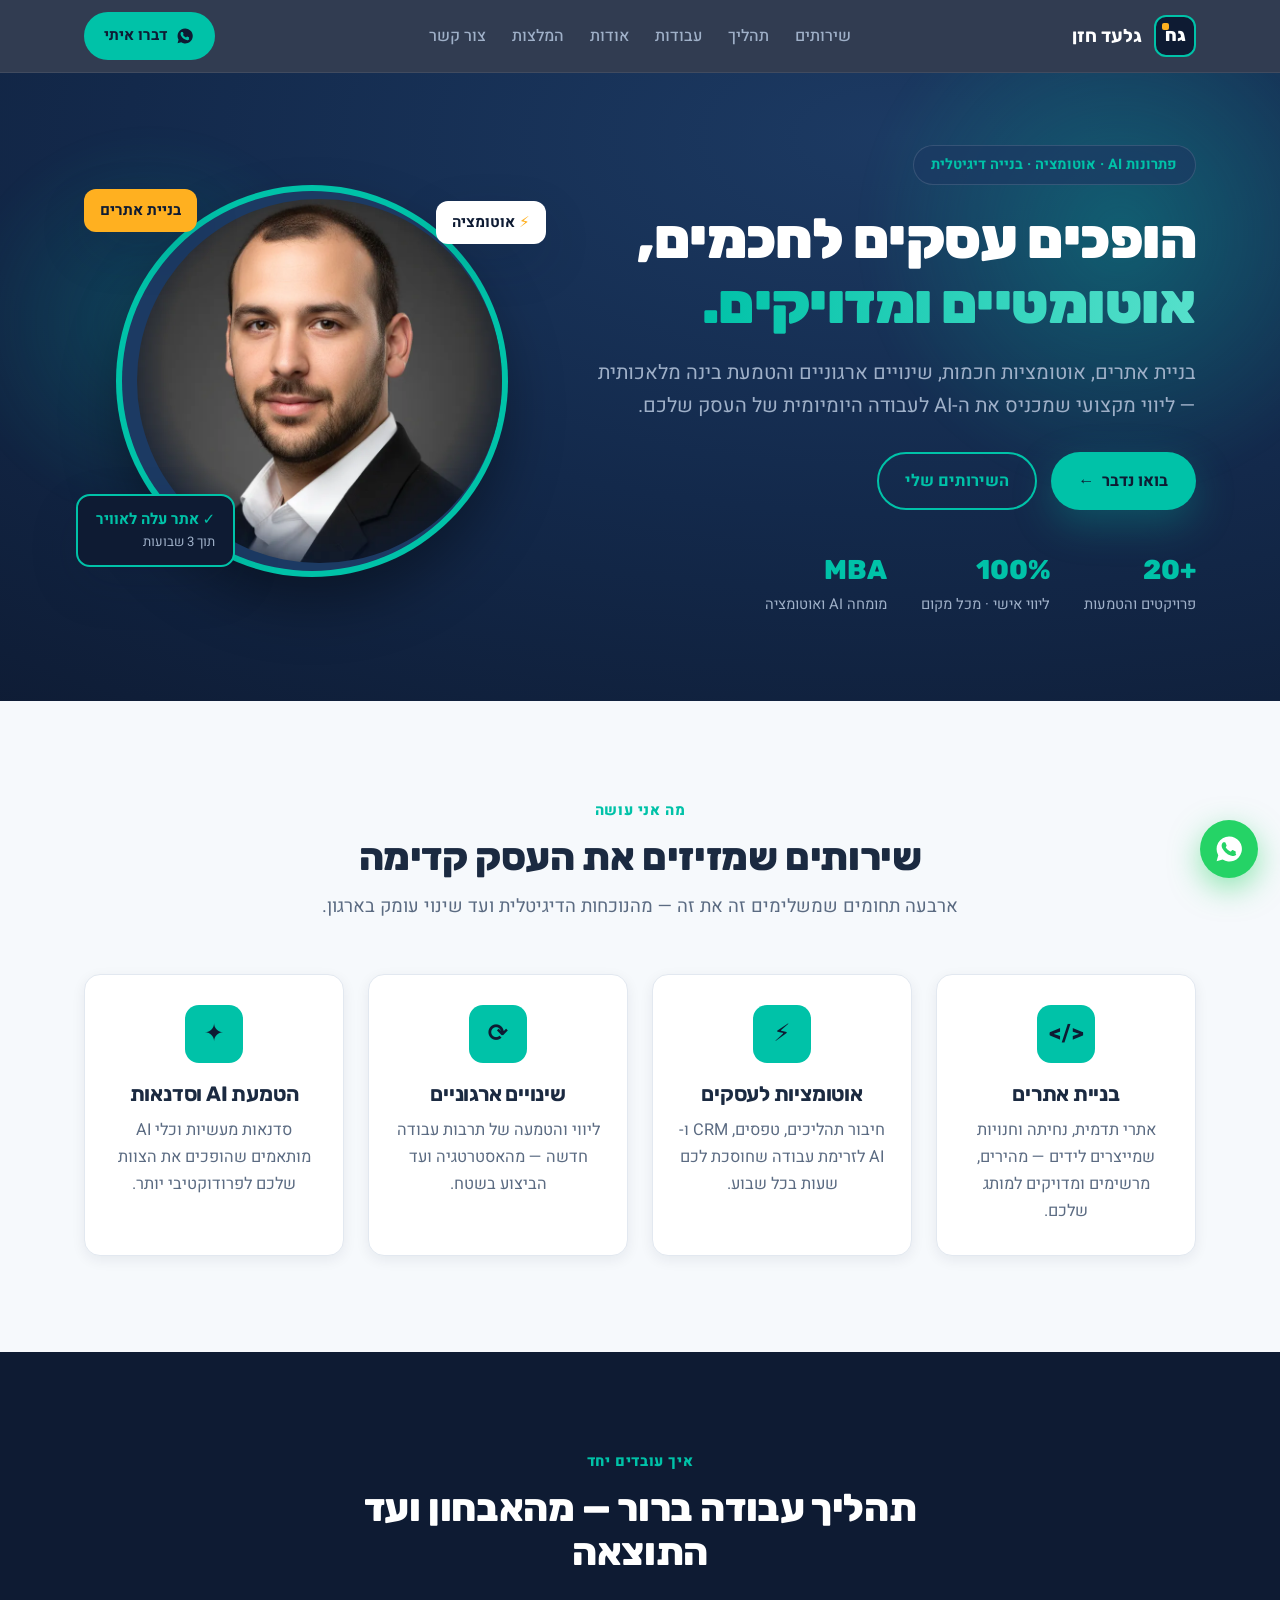
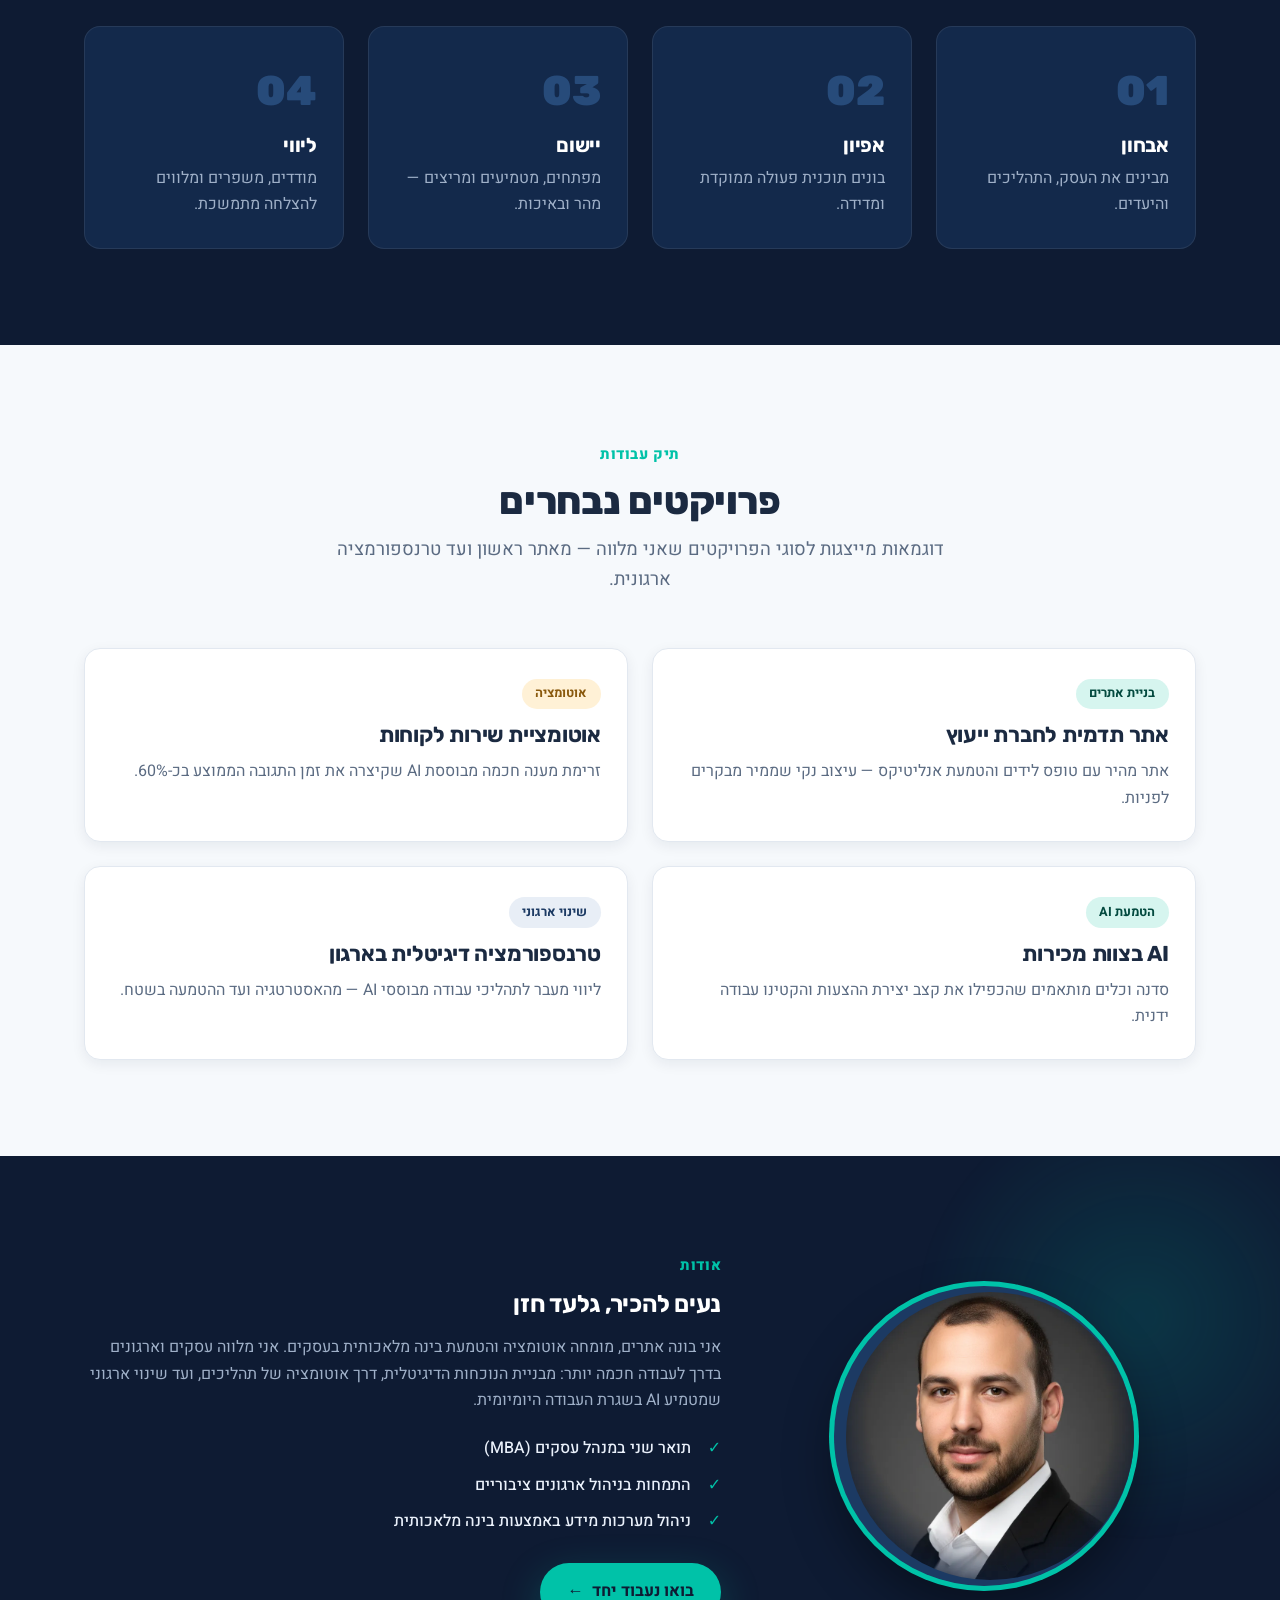
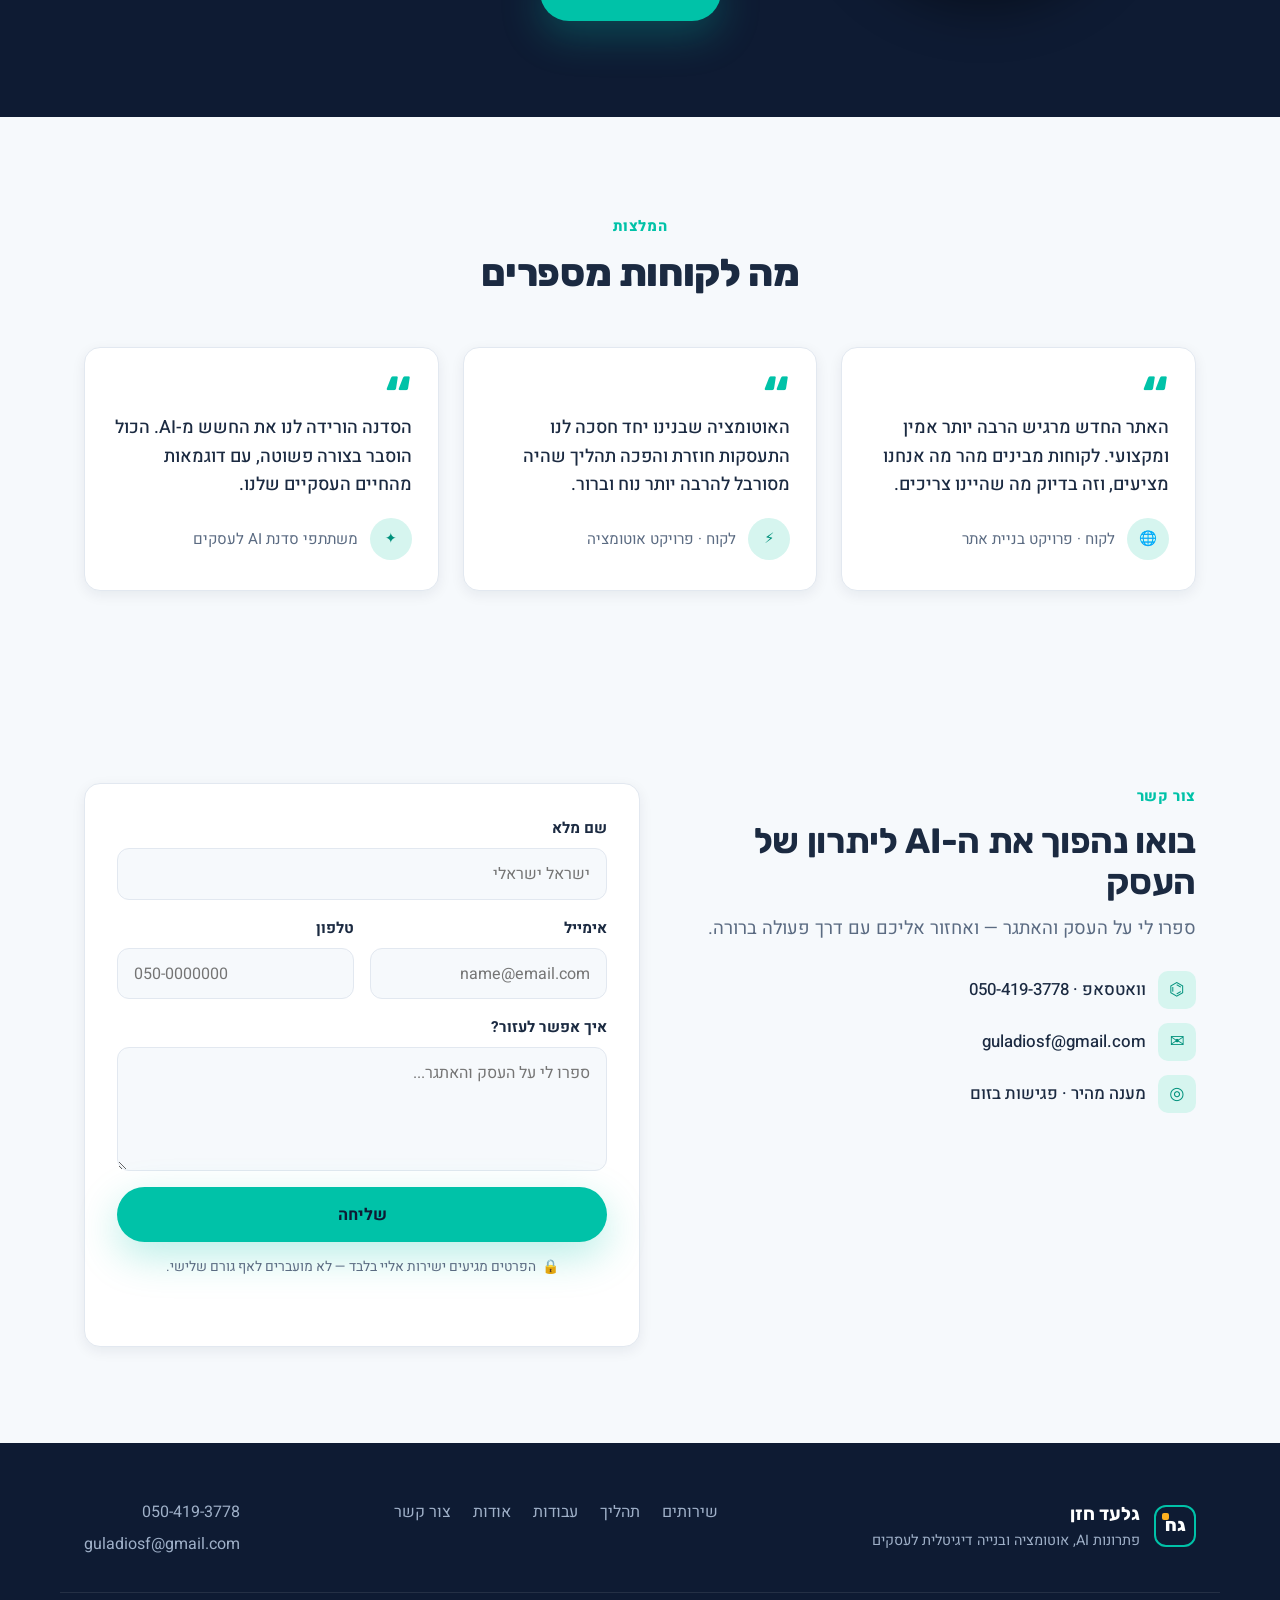
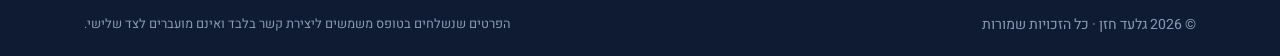
==== commit 64de17cf: "Add files via upload" ====
--- a/index.html
+++ b/index.html
@@ -5,26 +5,67 @@
   <meta name="viewport" content="width=device-width, initial-scale=1.0" />
   <title>גלעד חזן · פתרונות AI, אוטומציה ובנייה דיגיטלית לעסקים</title>
   <meta name="description" content="גלעד חזן — בניית אתרים, אוטומציות לעסקים, שינויים ארגוניים והטמעת בינה מלאכותית. ליווי מקצועי שמכניס את ה-AI לעבודה היומיומית של העסק שלכם. ליווי אישי, מכל מקום." />
+  <link rel="canonical" href="https://gilad-hazan.vercel.app/" />
+  <meta name="robots" content="index, follow" />
+  <meta name="author" content="גלעד חזן" />
   <meta name="theme-color" content="#0E1B33" />
 
   <!-- Open Graph / social -->
   <meta property="og:type" content="website" />
+  <meta property="og:site_name" content="גלעד חזן" />
   <meta property="og:title" content="גלעד חזן · פתרונות AI ואוטומציה לעסקים" />
   <meta property="og:description" content="בניית אתרים, אוטומציות, שינויים ארגוניים והטמעת בינה מלאכותית לעסקים." />
-  <meta property="og:image" content="assets/og-image.png" />
+  <meta property="og:url" content="https://gilad-hazan.vercel.app/" />
+  <meta property="og:image" content="https://gilad-hazan.vercel.app/assets/og-image.jpg" />
+  <meta property="og:image:width" content="1200" />
+  <meta property="og:image:height" content="630" />
+  <meta property="og:image:alt" content="גלעד חזן — פתרונות AI ואוטומציה לעסקים" />
   <meta property="og:locale" content="he_IL" />
   <meta name="twitter:card" content="summary_large_image" />
+  <meta name="twitter:title" content="גלעד חזן · פתרונות AI ואוטומציה לעסקים" />
+  <meta name="twitter:description" content="בניית אתרים, אוטומציות, שינויים ארגוניים והטמעת בינה מלאכותית לעסקים." />
+  <meta name="twitter:image" content="https://gilad-hazan.vercel.app/assets/og-image.jpg" />
 
   <link rel="icon" type="image/png" sizes="32x32" href="assets/favicon-32.png" />
   <link rel="apple-touch-icon" sizes="180x180" href="assets/favicon-180.png" />
 
+  <!-- Fonts: injected non-blocking by script.js; no-JS fallback below -->
   <link rel="preconnect" href="https://fonts.googleapis.com" />
   <link rel="preconnect" href="https://fonts.gstatic.com" crossorigin />
-  <link rel="stylesheet" href="https://fonts.googleapis.com/css2?family=Heebo:wght@300;400;500;700;800;900&family=Rubik:wght@500;700;800;900&display=swap" media="print" onload="this.media='all'" />
   <noscript><link rel="stylesheet" href="https://fonts.googleapis.com/css2?family=Heebo:wght@300;400;500;700;800;900&family=Rubik:wght@500;700;800;900&display=swap" /></noscript>
+
   <link rel="stylesheet" href="styles.css" />
+
+  <!-- Structured data (SEO / rich results) -->
+  <script type="application/ld+json">
+  {
+    "@context": "https://schema.org",
+    "@type": "ProfessionalService",
+    "name": "גלעד חזן — פתרונות AI לעסקים",
+    "description": "בניית אתרים, אוטומציות לעסקים, שינויים ארגוניים והטמעת בינה מלאכותית.",
+    "url": "https://gilad-hazan.vercel.app/",
+    "image": "https://gilad-hazan.vercel.app/assets/og-image.jpg",
+    "email": "guladiosf@gmail.com",
+    "telephone": "+972-50-419-3778",
+    "areaServed": "IL",
+    "availableLanguage": "he",
+    "priceRange": "₪₪",
+    "founder": {
+      "@type": "Person",
+      "name": "גלעד חזן",
+      "jobTitle": "יועץ ומטמיע בינה מלאכותית לעסקים"
+    },
+    "makesOffer": [
+      { "@type": "Offer", "itemOffered": { "@type": "Service", "name": "בניית אתרים" } },
+      { "@type": "Offer", "itemOffered": { "@type": "Service", "name": "אוטומציות לעסקים" } },
+      { "@type": "Offer", "itemOffered": { "@type": "Service", "name": "שינויים ארגוניים" } },
+      { "@type": "Offer", "itemOffered": { "@type": "Service", "name": "הטמעת AI וסדנאות" } }
+    ]
+  }
+  </script>
 </head>
 <body>
+  <a class="skip-link" href="#hero">דלג לתוכן</a>
 
   <!-- ===================== HEADER ===================== -->
   <header class="site-header" id="top">
@@ -48,7 +89,7 @@
         דברו איתי
       </a>
 
-      <button class="hamburger" id="hamburger" aria-label="פתיחת תפריט" aria-expanded="false">
+      <button class="hamburger" id="hamburger" aria-label="פתיחת תפריט" aria-expanded="false" aria-controls="nav">
         <span></span><span></span><span></span>
       </button>
     </div>
@@ -76,9 +117,12 @@
 
       <div class="hero-portrait reveal">
         <div class="portrait-ring">
-          <img src="assets/gilad-portrait.png" alt="גלעד חזן" width="380" height="380" />
-        </div>
-        <span class="float-chip chip-auto"><b>⚡</b> אוטומציה</span>
+          <picture>
+            <source srcset="assets/gilad-portrait.webp" type="image/webp" />
+            <img src="assets/gilad-portrait.jpg" alt="גלעד חזן — יועץ ומטמיע AI לעסקים" width="380" height="380" fetchpriority="high" decoding="async" />
+          </picture>
+        </div>
+        <span class="float-chip chip-auto"><b aria-hidden="true">⚡</b> אוטומציה</span>
         <span class="float-chip chip-web">בניית אתרים</span>
         <div class="float-card">
           <span class="fc-title">✓ אתר עלה לאוויר</span>
@@ -143,7 +187,7 @@
       <div class="section-head reveal">
         <span class="kicker">תיק עבודות</span>
         <h2>פרויקטים נבחרים</h2>
-        <p class="section-sub">דוגמאות להמחשת סוגי העבודה — יוחלפו בקרוב בפרויקטים אמיתיים שלך.</p>
+        <p class="section-sub">דוגמאות מייצגות לסוגי הפרויקטים שאני מלווה — מאתר ראשון ועד טרנספורמציה ארגונית.</p>
       </div>
       <div class="grid grid-2 work-grid">
         <article class="card work reveal">
@@ -175,7 +219,12 @@
     <div class="hero-glow about-glow" aria-hidden="true"></div>
     <div class="container about-inner">
       <div class="about-portrait reveal">
-        <div class="portrait-ring sm"><img src="assets/gilad-portrait.png" alt="גלעד חזן" width="300" height="300" /></div>
+        <div class="portrait-ring sm">
+          <picture>
+            <source srcset="assets/gilad-portrait.webp" type="image/webp" />
+            <img src="assets/gilad-portrait.jpg" alt="גלעד חזן" width="300" height="300" loading="lazy" decoding="async" />
+          </picture>
+        </div>
       </div>
       <div class="about-text reveal">
         <span class="kicker">אודות</span>
@@ -200,16 +249,16 @@
       </div>
       <div class="grid grid-3">
         <figure class="card quote reveal">
-          <blockquote>גלעד הקים לנו אתר שהכפיל את כמות הפניות כבר בחודש הראשון.</blockquote>
-          <figcaption><span class="av">ד״כ</span><span>דנה כ׳ · בעלת עסק</span></figcaption>
+          <blockquote>האתר החדש מרגיש הרבה יותר אמין ומקצועי. לקוחות מבינים מהר מה אנחנו מציעים, וזה בדיוק מה שהיינו צריכים.</blockquote>
+          <figcaption><span class="av" aria-hidden="true">🌐</span><span>לקוח · פרויקט בניית אתר</span></figcaption>
         </figure>
         <figure class="card quote reveal">
-          <blockquote>האוטומציות ששילב חסכו לנו כמעט יום עבודה שלם בכל שבוע.</blockquote>
-          <figcaption><span class="av">מ״ל</span><span>משה ל׳ · מנכ״ל</span></figcaption>
+          <blockquote>האוטומציה שבנינו יחד חסכה לנו התעסקות חוזרת והפכה תהליך שהיה מסורבל להרבה יותר נוח וברור.</blockquote>
+          <figcaption><span class="av" aria-hidden="true">⚡</span><span>לקוח · פרויקט אוטומציה</span></figcaption>
         </figure>
         <figure class="card quote reveal">
-          <blockquote>הסדנה הפכה את ה-AI מ״מפחיד״ לכלי שאנחנו משתמשים בו כל יום.</blockquote>
-          <figcaption><span class="av">ר״א</span><span>רננה א׳ · מנהלת צוות</span></figcaption>
+          <blockquote>הסדנה הורידה לנו את החשש מ-AI. הכול הוסבר בצורה פשוטה, עם דוגמאות מהחיים העסקיים שלנו.</blockquote>
+          <figcaption><span class="av" aria-hidden="true">✦</span><span>משתתפי סדנת AI לעסקים</span></figcaption>
         </figure>
       </div>
     </div>
@@ -229,19 +278,23 @@
         </ul>
       </div>
 
-      <form class="contact-form card reveal" id="contactForm">
+      <form class="contact-form card reveal" id="contactForm" action="https://api.web3forms.com/submit" method="POST">
+        <input type="hidden" name="access_key" value="257fe520-9a27-4e90-9a9b-9b48a3052e56" />
+        <input type="hidden" name="subject" value="פנייה חדשה מהאתר — גלעד חזן" />
+        <input type="hidden" name="from_name" value="אתר גלעד חזן" />
+        <input type="checkbox" name="botcheck" tabindex="-1" autocomplete="off" style="display:none" aria-hidden="true" />
         <div class="field">
           <label for="name">שם מלא</label>
-          <input type="text" id="name" name="name" required placeholder="ישראל ישראלי" />
+          <input type="text" id="name" name="name" required autocomplete="name" placeholder="ישראל ישראלי" />
         </div>
         <div class="field-row">
           <div class="field">
             <label for="email">אימייל</label>
-            <input type="email" id="email" name="email" required placeholder="name@email.com" />
+            <input type="email" id="email" name="email" required autocomplete="email" placeholder="name@email.com" />
           </div>
           <div class="field">
             <label for="phone">טלפון</label>
-            <input type="tel" id="phone" name="phone" placeholder="050-0000000" />
+            <input type="tel" id="phone" name="phone" autocomplete="tel" inputmode="tel" placeholder="050-0000000" />
           </div>
         </div>
         <div class="field">
@@ -249,6 +302,7 @@
           <textarea id="message" name="message" rows="4" required placeholder="ספרו לי על העסק והאתגר..."></textarea>
         </div>
         <button type="submit" class="btn btn-primary btn-block" id="submitBtn">שליחה</button>
+        <p class="form-note"><span aria-hidden="true">🔒</span> הפרטים מגיעים ישירות אליי בלבד — לא מועברים לאף גורם שלישי.</p>
         <p class="form-status" id="formStatus" role="status" aria-live="polite"></p>
       </form>
     </div>
@@ -278,6 +332,7 @@
     </div>
     <div class="container footer-bottom">
       <span>© <span id="year"></span> גלעד חזן · כל הזכויות שמורות</span>
+      <span class="footer-privacy">הפרטים שנשלחים בטופס משמשים ליצירת קשר בלבד ואינם מועברים לצד שלישי.</span>
     </div>
   </footer>
 
--- a/styles.css
+++ b/styles.css
@@ -60,7 +60,7 @@
 .nav a{color:var(--on-navy-sub);font-weight:500;font-size:1rem;position:relative;padding:4px 0;transition:color .2s}
 .nav a::after{content:"";position:absolute;inset-inline:0;bottom:-2px;height:2px;background:var(--teal);transform:scaleX(0);transition:transform .2s}
 .nav a:hover{color:#fff}.nav a:hover::after{transform:scaleX(1)}
-.hamburger{display:none;flex-direction:column;gap:5px;background:none;border:0;cursor:pointer;padding:8px}
+.hamburger{display:none;flex-direction:column;align-items:center;justify-content:center;gap:5px;background:none;border:0;cursor:pointer;padding:8px;min-width:44px;min-height:44px}
 .hamburger span{width:24px;height:2px;background:#fff;border-radius:2px;transition:.25s}
 .hamburger.open span:nth-child(1){transform:translateY(7px) rotate(45deg)}
 .hamburger.open span:nth-child(2){opacity:0}
@@ -133,8 +133,8 @@
 .work h3{font-size:1.35rem;margin:14px 0 10px;color:var(--ink)}
 .work p{color:var(--sub)}
 .tag{display:inline-block;font-weight:700;font-size:.8rem;padding:.3rem .85rem;border-radius:999px}
-.tag-teal{background:var(--teal-soft);color:var(--teal-dk)}
-.tag-amber{background:#FFF1D6;color:var(--amber-dk)}
+.tag-teal{background:var(--teal-soft);color:#034A3F}
+.tag-amber{background:#FFF1D6;color:#8A5A0E}
 .tag-navy{background:#E8EEF6;color:var(--navy-700)}
 
 /* About */
@@ -171,7 +171,7 @@
 .field input:focus,.field textarea:focus{outline:none;border-color:var(--teal);box-shadow:0 0 0 3px rgba(0,194,168,.18)}
 .field textarea{resize:vertical}
 .form-status{font-weight:700;font-size:.98rem;min-height:1.2em;text-align:center}
-.form-status.ok{color:var(--teal-dk)}.form-status.err{color:#C0392B}
+.form-status.ok{color:#00695B}.form-status.err{color:#C0392B}
 
 /* Footer */
 .site-footer{background:var(--navy-900);color:var(--on-navy-sub);padding-top:56px}
@@ -181,13 +181,28 @@
 .footer-nav{display:flex;gap:22px;flex-wrap:wrap}
 .footer-nav a:hover,.footer-contact a:hover{color:var(--teal)}
 .footer-contact{display:flex;flex-direction:column;gap:6px}
-.footer-bottom{padding:20px 24px;font-size:.88rem;color:#6E809B}
+.footer-bottom{padding:20px 24px;font-size:.88rem;color:#8A9AB4;display:flex;flex-wrap:wrap;gap:6px 18px;justify-content:space-between;align-items:center}
 
 /* Floating WhatsApp */
 .wa-float{position:fixed;bottom:22px;inset-inline-start:22px;z-index:60;width:58px;height:58px;border-radius:50%;
   background:#25D366;color:#fff;display:grid;place-items:center;box-shadow:0 10px 30px rgba(37,211,102,.5);transition:transform .2s}
 .wa-float:hover{transform:scale(1.08)}
 .wa-float svg{width:30px;height:30px}
+
+/* ===================== Accessibility ===================== */
+.skip-link{position:absolute;top:-70px;inset-inline-start:16px;z-index:100;background:var(--teal);color:var(--navy-900);
+  font-weight:700;padding:.6rem 1.2rem;border-radius:0 0 12px 12px;transition:top .2s ease}
+.skip-link:focus{top:0}
+a:focus-visible,button:focus-visible,.btn:focus-visible,[tabindex]:focus-visible{
+  outline:3px solid var(--teal);outline-offset:3px;border-radius:6px}
+.wa-float:focus-visible,.brand-mark:focus-visible{outline-offset:4px}
+@media(prefers-reduced-motion:reduce){
+  *,*::before,*::after{animation-duration:.001ms!important;transition-duration:.001ms!important;scroll-behavior:auto!important}
+}
+
+/* Contact form privacy note */
+.form-note{font-size:.86rem;color:var(--sub);text-align:center;margin:-2px 0 0;display:flex;align-items:center;justify-content:center;gap:6px}
+.footer-privacy{font-size:.8rem;color:#8A9AB4}
 
 /* Reveal animation — content is visible by default; only hidden when JS is active
    (progressive enhancement), so the page never depends on JS to show content. */
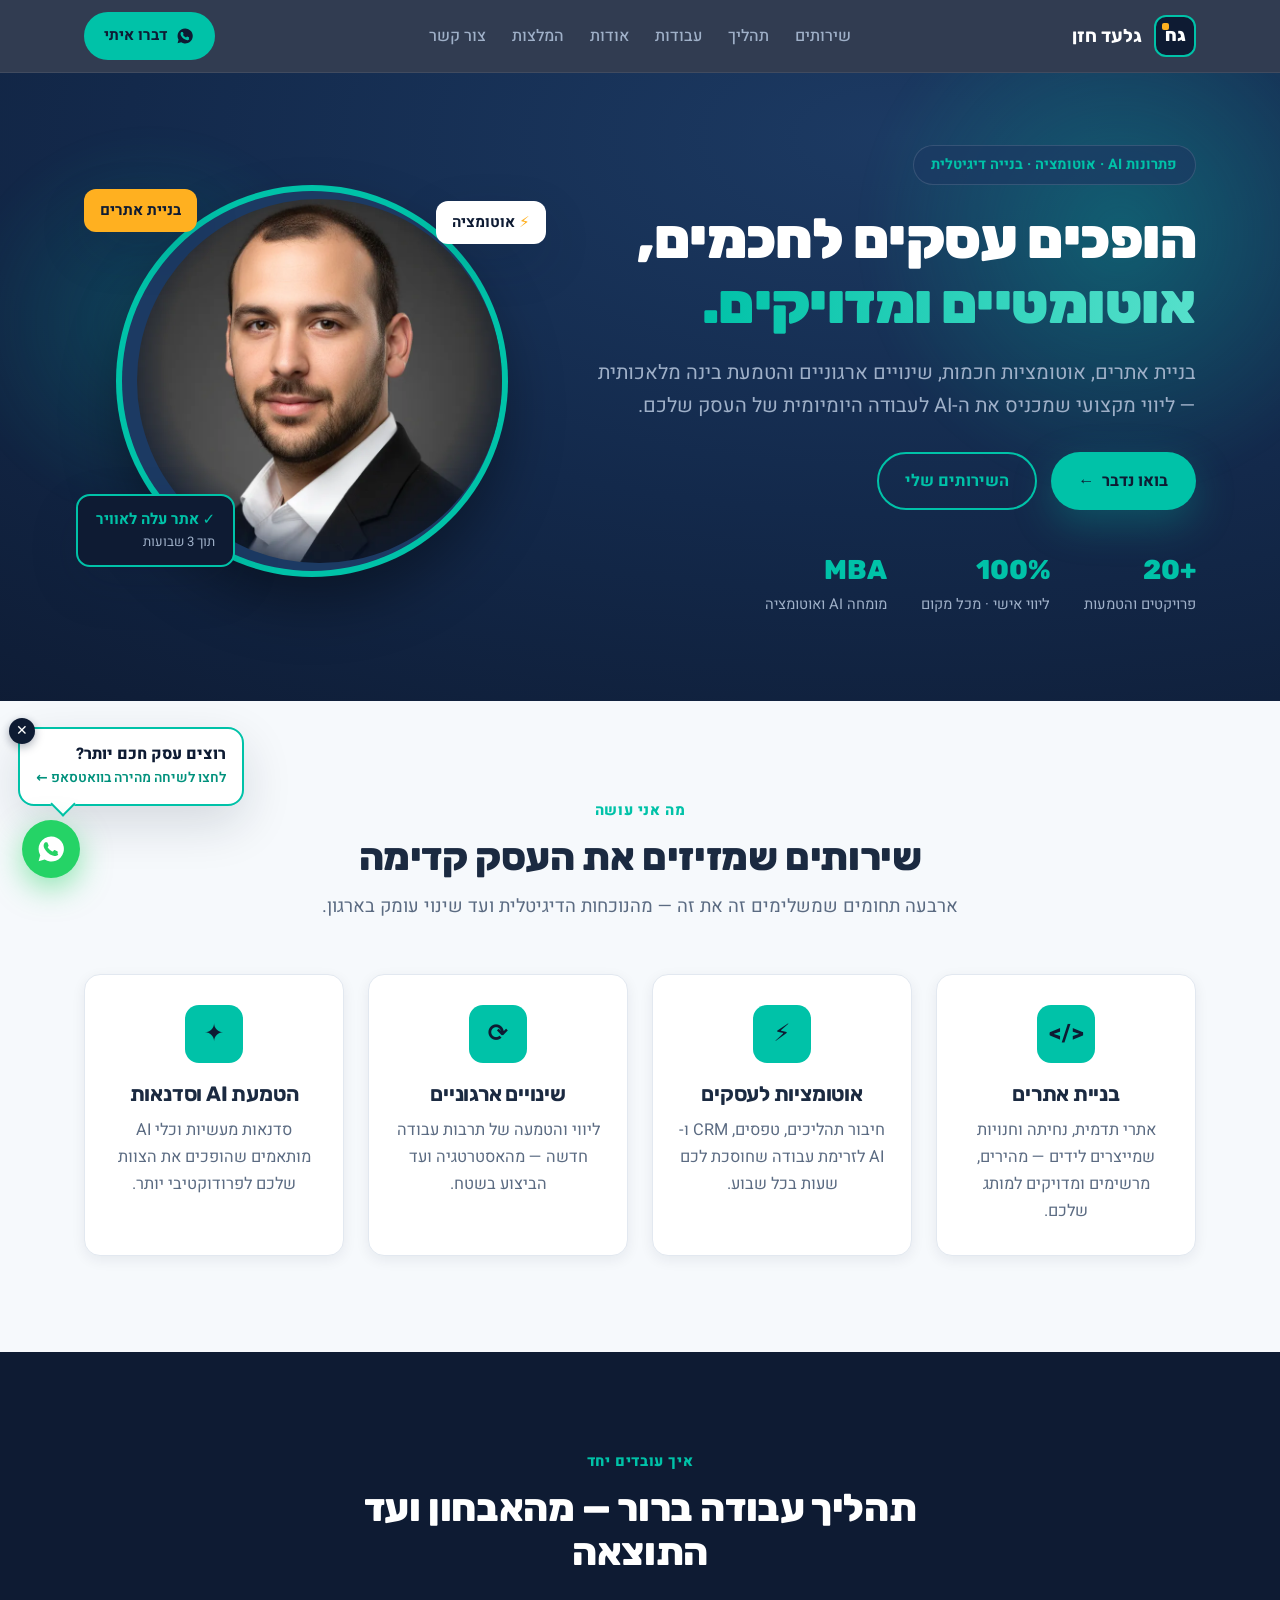
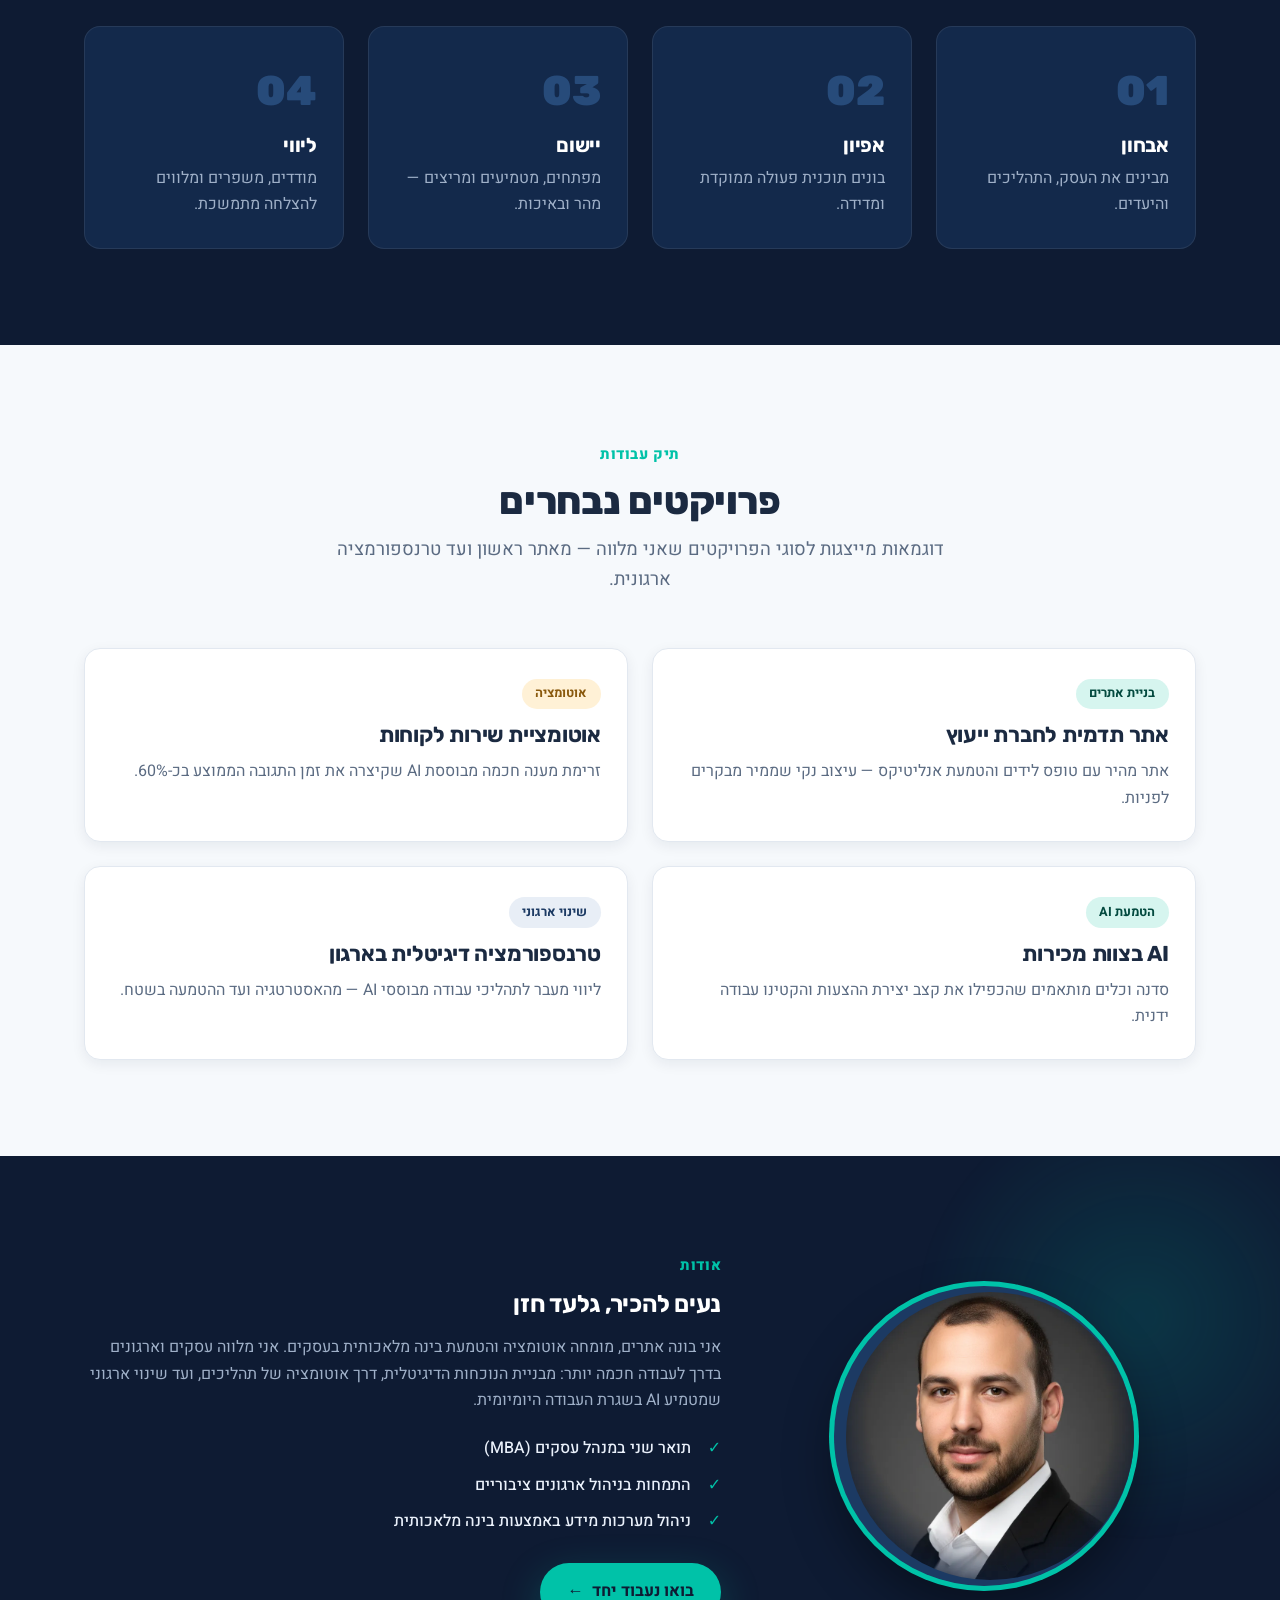
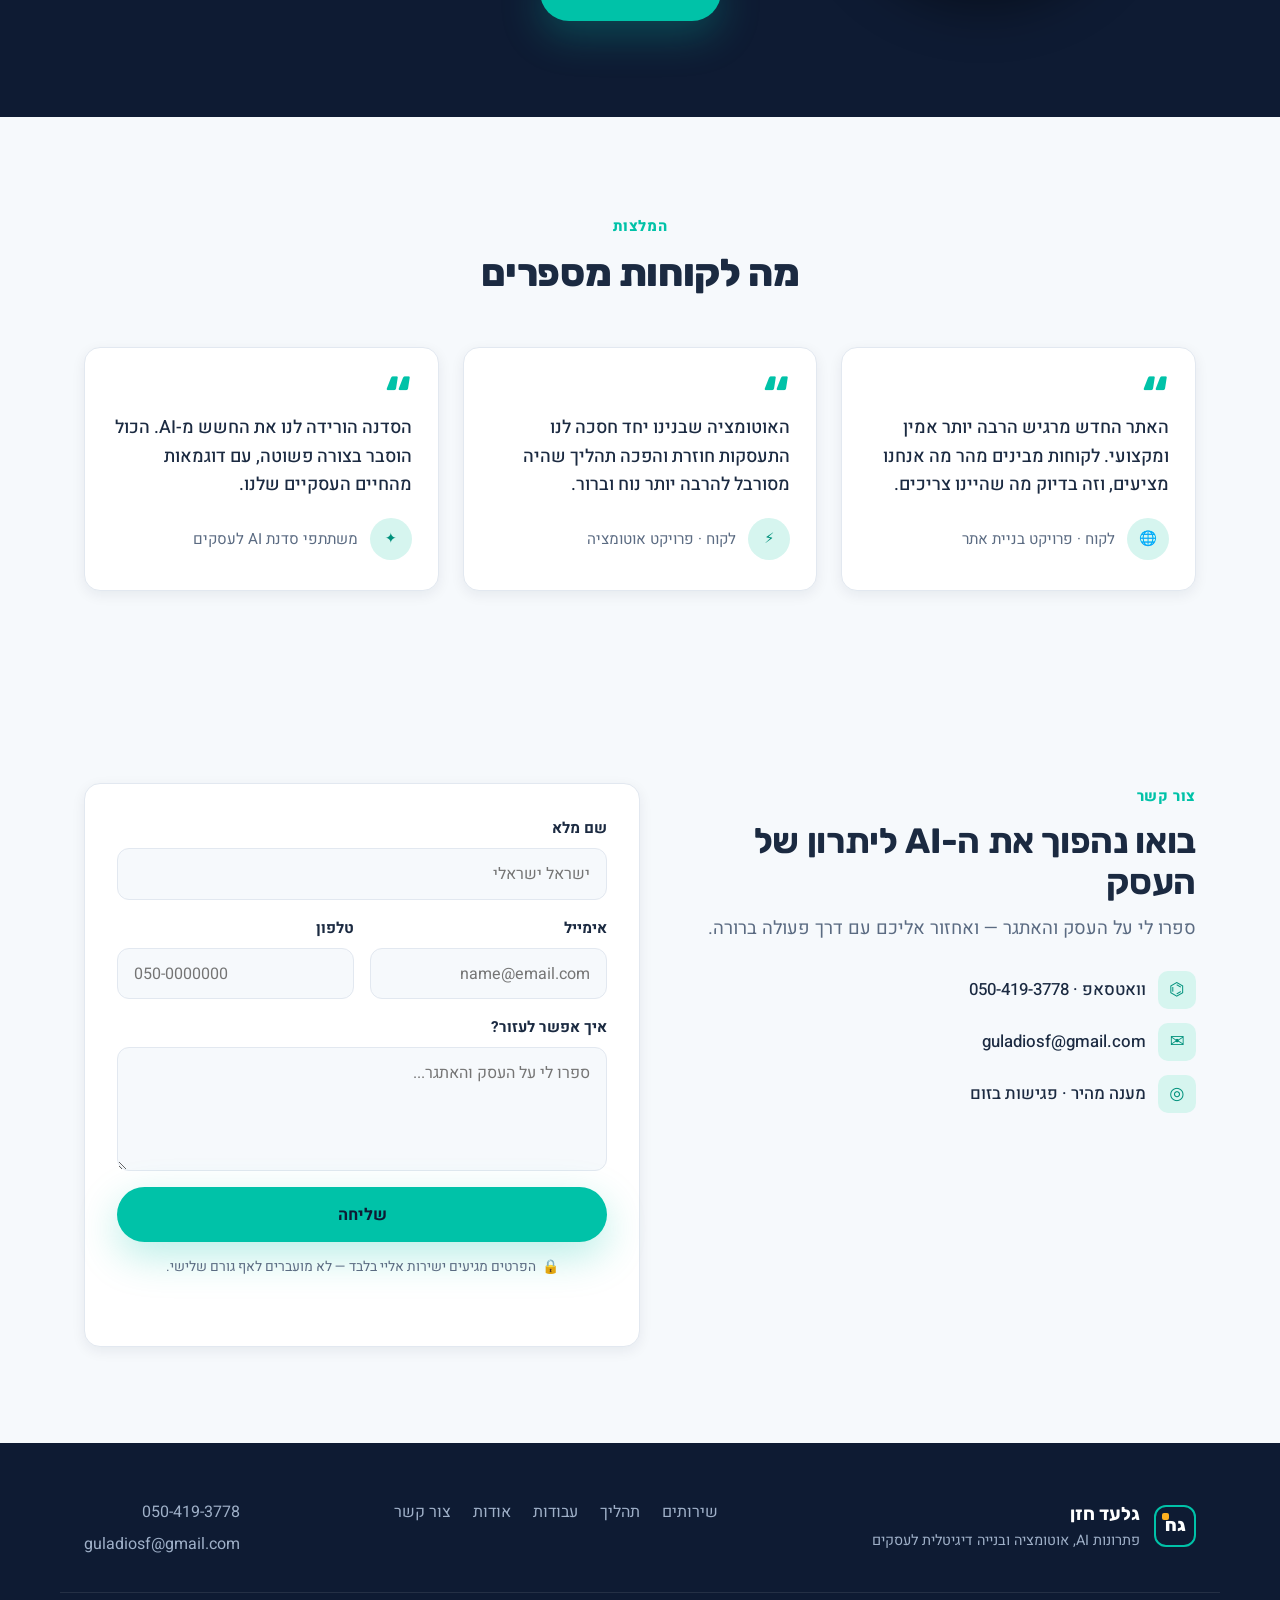
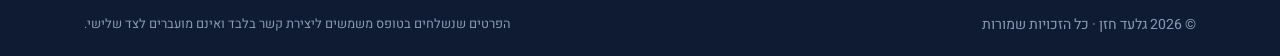
==== commit d5e61cdd: "Add files via upload" ====
--- a/index.html
+++ b/index.html
@@ -336,6 +336,15 @@
     </div>
   </footer>
 
+  <!-- WhatsApp invite bubble -->
+  <div class="wa-bubble" id="waBubble" hidden>
+    <button class="wb-close" id="waBubbleClose" type="button" aria-label="סגירת ההודעה">✕</button>
+    <a href="https://wa.me/972504193778" target="_blank" rel="noopener">
+      <span class="wb-title">רוצים עסק חכם יותר?</span>
+      <span class="wb-sub">לחצו לשיחה מהירה בוואטסאפ ←</span>
+    </a>
+  </div>
+
   <!-- Floating WhatsApp -->
   <a class="wa-float" href="https://wa.me/972504193778" target="_blank" rel="noopener" aria-label="וואטסאפ">
     <svg viewBox="0 0 24 24" aria-hidden="true"><path fill="currentColor" d="M12 2a10 10 0 0 0-8.6 15l-1.3 4.7 4.8-1.3A10 10 0 1 0 12 2Zm5.8 14.1c-.2.7-1.4 1.3-2 1.4-.5.1-1.1.1-1.8-.1-.4-.1-1-.3-1.7-.6-3-1.3-4.9-4.3-5-4.5-.2-.2-1.2-1.6-1.2-3 0-1.5.8-2.2 1-2.5.3-.3.6-.3.8-.3h.6c.2 0 .4 0 .7.5l.8 2c.1.2.1.4 0 .5l-.4.6c-.2.2-.3.4-.1.7.2.3.8 1.3 1.7 2 .9.7 1.6 1 1.9 1.1.2.1.4.1.6-.1l.7-.9c.2-.3.4-.2.6-.1l1.9.9c.3.1.5.2.5.4 0 .2 0 .8-.2 1.5Z"/></svg>
--- a/styles.css
+++ b/styles.css
@@ -183,11 +183,28 @@
 .footer-contact{display:flex;flex-direction:column;gap:6px}
 .footer-bottom{padding:20px 24px;font-size:.88rem;color:#8A9AB4;display:flex;flex-wrap:wrap;gap:6px 18px;justify-content:space-between;align-items:center}
 
-/* Floating WhatsApp */
-.wa-float{position:fixed;bottom:22px;inset-inline-start:22px;z-index:60;width:58px;height:58px;border-radius:50%;
+/* Floating WhatsApp — pinned to the physical LEFT corner (RTL-safe) */
+.wa-float{position:fixed;bottom:22px;left:22px;right:auto;z-index:60;width:58px;height:58px;border-radius:50%;
   background:#25D366;color:#fff;display:grid;place-items:center;box-shadow:0 10px 30px rgba(37,211,102,.5);transition:transform .2s}
 .wa-float:hover{transform:scale(1.08)}
 .wa-float svg{width:30px;height:30px}
+
+/* WhatsApp invite bubble */
+.wa-bubble{position:fixed;bottom:94px;left:18px;z-index:60;max-width:240px;background:#fff;border:2px solid var(--teal);
+  border-radius:16px;padding:14px 16px;box-shadow:var(--shadow-md);
+  opacity:0;transform:translateY(8px);pointer-events:none;transition:opacity .35s ease,transform .35s ease}
+.wa-bubble.show{opacity:1;transform:none;pointer-events:auto}
+.wa-bubble::after{content:"";position:absolute;bottom:-9px;left:34px;width:16px;height:16px;background:#fff;
+  border-left:2px solid var(--teal);border-bottom:2px solid var(--teal);transform:rotate(-45deg)}
+.wa-bubble a{display:block;color:var(--navy-900);text-decoration:none}
+.wa-bubble .wb-title{display:block;font-weight:800;font-size:1rem;line-height:1.4;margin-bottom:2px}
+.wa-bubble .wb-sub{display:block;color:var(--teal-dk);font-weight:600;font-size:.86rem}
+.wa-bubble .wb-close{position:absolute;top:-11px;inset-inline-end:-11px;width:26px;height:26px;border-radius:50%;
+  border:0;cursor:pointer;background:var(--navy-900);color:#fff;font-size:.85rem;line-height:1;display:grid;place-items:center;
+  box-shadow:0 3px 10px rgba(14,27,51,.35)}
+.wa-bubble .wb-close:hover{background:var(--navy-700)}
+@media(max-width:640px){.wa-bubble{max-width:200px;bottom:90px;left:14px}}
+@media(prefers-reduced-motion:reduce){.wa-bubble{transition:none}}
 
 /* ===================== Accessibility ===================== */
 .skip-link{position:absolute;top:-70px;inset-inline-start:16px;z-index:100;background:var(--teal);color:var(--navy-900);
